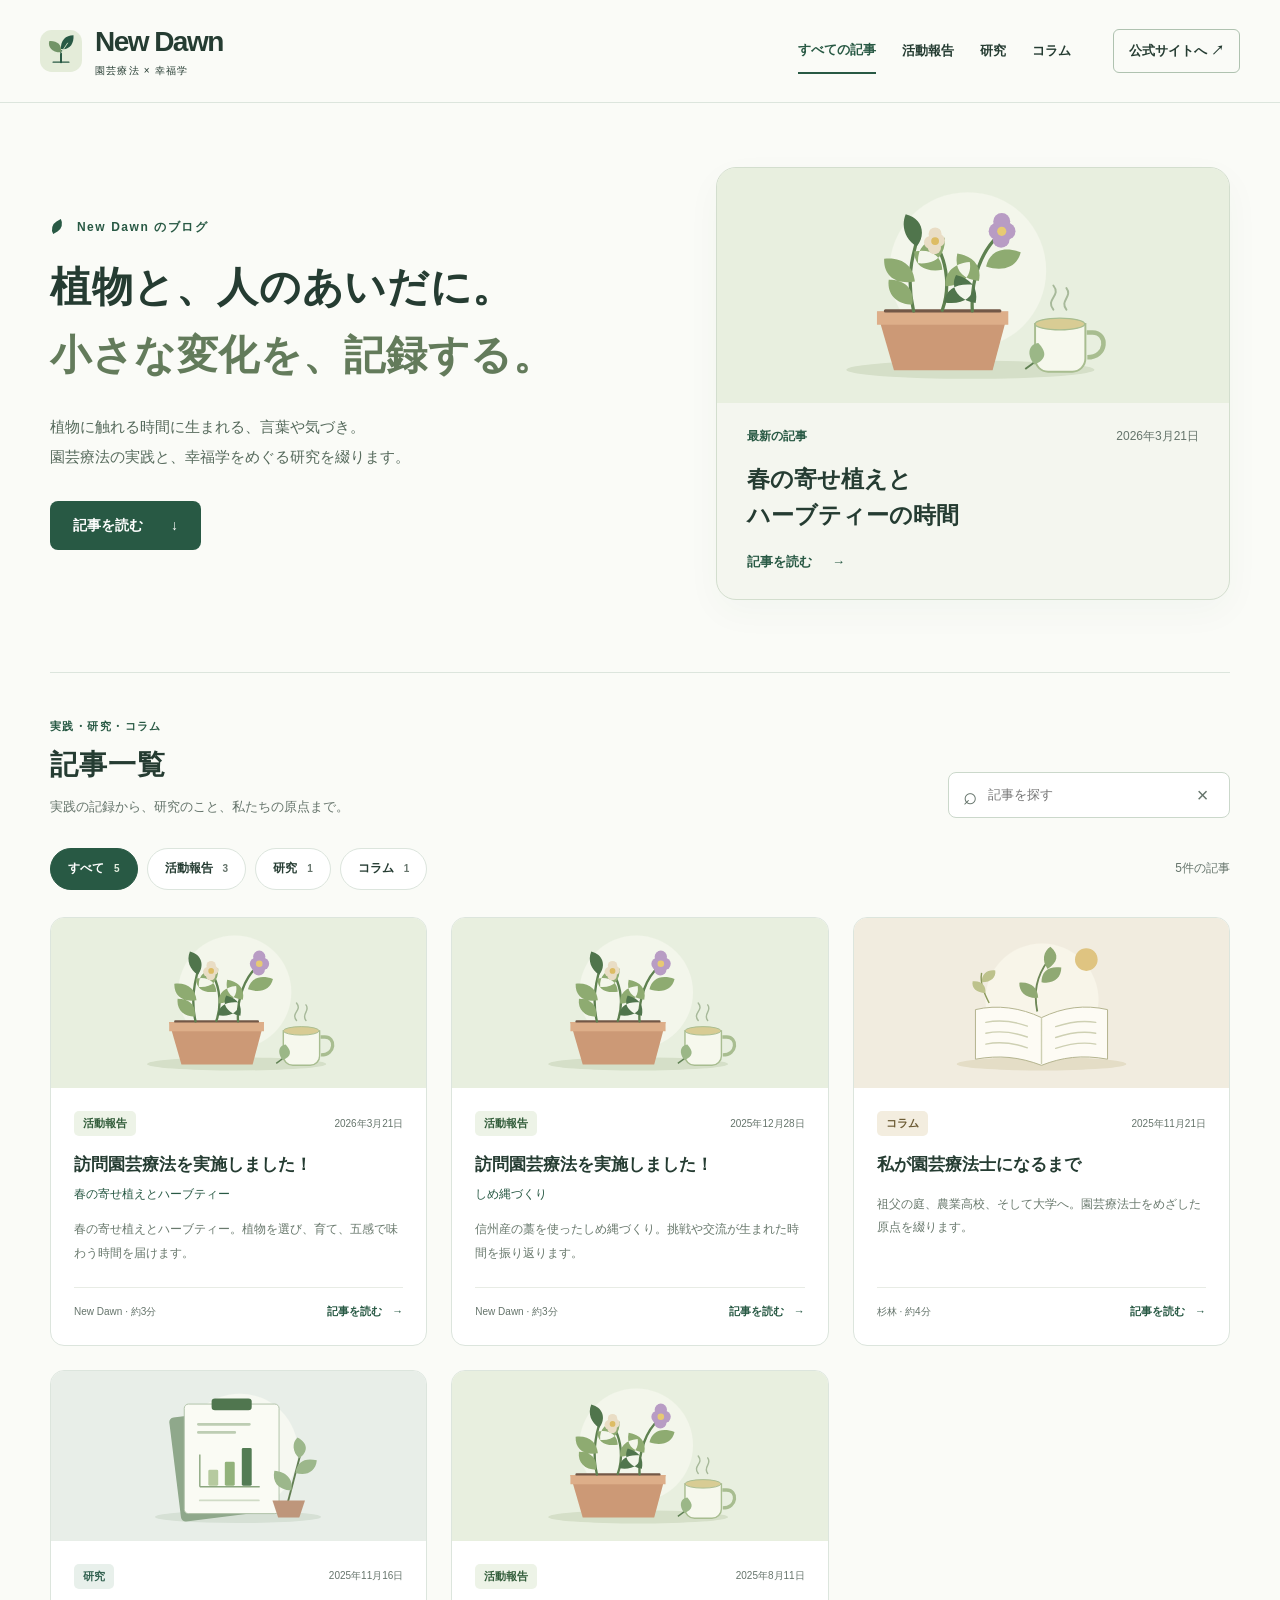
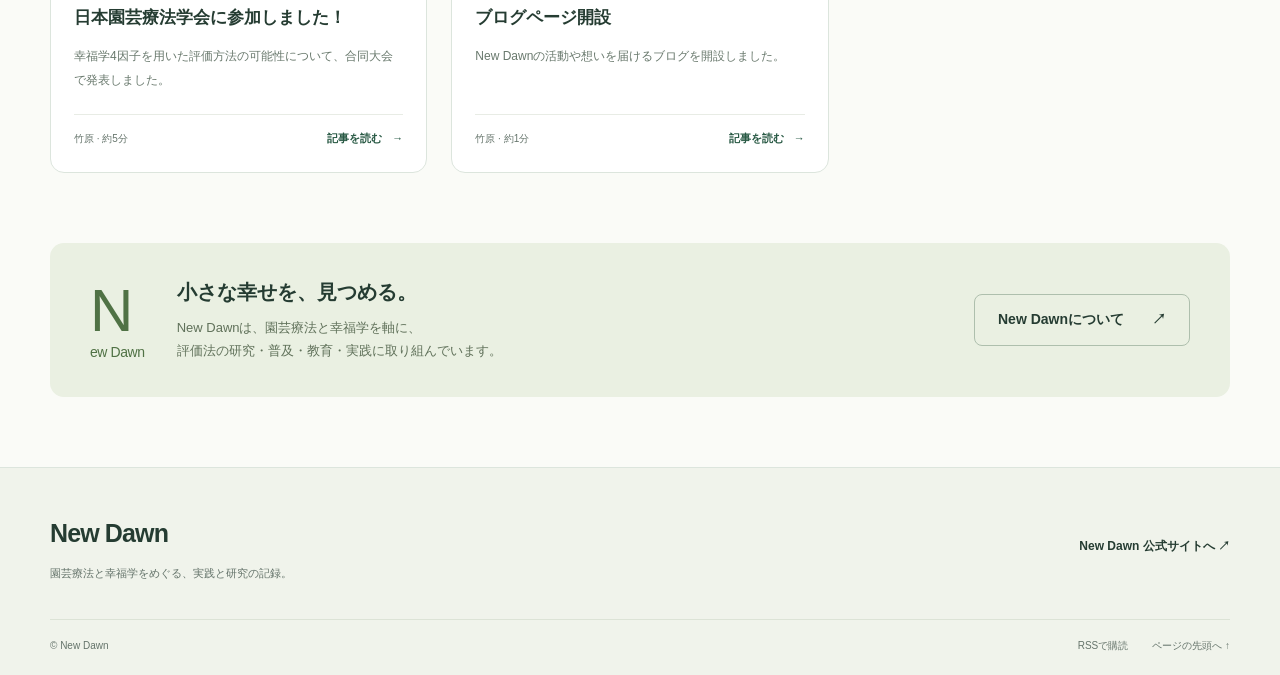
==== docs/index.html @ f147abb1 "Add New Dawn blog with five migrated articles and GitHub Pages output" ====
<!doctype html>
<html lang="ja"><head><meta charset="utf-8"><meta name="viewport" content="width=device-width, initial-scale=1">
<title>ブログ｜New Dawn</title><meta name="description" content="New Dawnの活動報告、研究、コラム。園芸療法と幸福学をめぐる実践と研究の記録を届けます。">
<meta name="theme-color" content="#285944"><meta property="og:type" content="website"><meta property="og:title" content="ブログ｜New Dawn"><meta property="og:description" content="New Dawnの活動報告、研究、コラム。園芸療法と幸福学をめぐる実践と研究の記録を届けます。"><meta property="og:locale" content="ja_JP"><meta property="og:site_name" content="New Dawn ブログ">
<link rel="canonical" href="https://engeishokubutu365-crypto.github.io/new-dawn-blog/"><meta property="og:url" content="https://engeishokubutu365-crypto.github.io/new-dawn-blog/"><link rel="icon" href="./assets/mark.svg" type="image/svg+xml"><link rel="stylesheet" href="./assets/style.css"><script src="./assets/app.js" defer></script></head>
<body><a class="skip-link" href="#main">本文へ進む</a><header class="site-header"><div class="header-inner">
<a class="brand" href="./" aria-label="New Dawn ブログのトップ"><img src="./assets/mark.svg" alt="" width="42" height="42"><span>New Dawn<small>園芸療法 × 幸福学</small></span></a>
<nav class="main-nav" aria-label="メインナビゲーション"><a href="./" aria-current="page">すべての記事</a><a href="./categories/activity/">活動報告</a><a href="./categories/research/">研究</a><a href="./categories/column/">コラム</a><a class="official" href="https://www.newdawn-horticultural.com/">公式サイトへ <span aria-hidden="true">↗</span></a></nav>
</div></header>
<main id="main"><section class="hero wrap"><div class="hero-copy"><p class="eyebrow"><span class="tiny-leaf" aria-hidden="true"></span> New Dawn のブログ</p><h1>植物と、人のあいだに。<br><span>小さな変化を、記録する。</span></h1><p class="hero-description">植物に触れる時間に生まれる、言葉や気づき。<br>園芸療法の実践と、幸福学をめぐる研究を綴ります。</p><a href="#articles" class="button primary">記事を読む <span aria-hidden="true">↓</span></a></div><a href="./posts/spring-planting-and-herbal-tea/" class="featured"><div class="featured-art"><img src="./assets/plant.svg" width="600" height="360" alt="植物と記録を表すイラスト"></div><div class="featured-copy"><div class="featured-meta"><span>最新の記事</span><time datetime="2026-03-21">2026年3月21日</time></div><h2>春の寄せ植えと<br>ハーブティーの時間</h2><span class="featured-link">記事を読む <span aria-hidden="true">→</span></span></div></a></section><section class="article-section wrap" id="articles"><div class="section-heading"><div><p class="eyebrow">実践・研究・コラム</p><h2>記事一覧</h2><p>実践の記録から、研究のこと、私たちの原点まで。</p></div><form class="search-form" role="search"><label for="article-search" class="sr-only">表示中の記事を検索</label><span aria-hidden="true">⌕</span><input id="article-search" type="search" placeholder="記事を探す" autocomplete="off"><button type="reset" aria-label="検索をクリア">×</button></form></div><div class="article-toolbar"><nav class="filters" aria-label="記事のカテゴリ"><a href="./#articles" class="filter selected" aria-current="page">すべて <span>5</span></a><a href="./categories/activity/" class="filter">活動報告 <span>3</span></a><a href="./categories/research/" class="filter">研究 <span>1</span></a><a href="./categories/column/" class="filter">コラム <span>1</span></a></nav><span class="result-count" role="status" aria-live="polite">5件の記事</span></div><div class="card-grid"><article class="post-card " data-search="訪問園芸療法を実施しました！ 春の寄せ植えとハーブティー。植物を選び、育て、五感で味わう時間を届けます。 春の寄せ植えとハーブティー 活動報告"><a class="card-visual plant" href="./posts/spring-planting-and-herbal-tea/" tabindex="-1" aria-hidden="true"><img src="./assets/plant.svg" alt="" width="600" height="360" loading="lazy"></a><div class="card-body"><div class="card-meta"><a class="pill activity" href="./categories/activity/">活動報告</a><time datetime="2026-03-21">2026年3月21日</time></div><h3><a href="./posts/spring-planting-and-herbal-tea/">訪問園芸療法を実施しました！</a></h3><p class="card-subtitle">春の寄せ植えとハーブティー</p><p class="card-description">春の寄せ植えとハーブティー。植物を選び、育て、五感で味わう時間を届けます。</p><div class="card-bottom"><span>New Dawn · 約3分</span><a class="read-link" href="./posts/spring-planting-and-herbal-tea/" aria-label="訪問園芸療法を実施しました！を読む">記事を読む <span aria-hidden="true">→</span></a></div></div></article><article class="post-card " data-search="訪問園芸療法を実施しました！ 信州産の藁を使ったしめ縄づくり。挑戦や交流が生まれた時間を振り返ります。 しめ縄づくり 活動報告"><a class="card-visual plant" href="./posts/shimenawa-workshop/" tabindex="-1" aria-hidden="true"><img src="./assets/plant.svg" alt="" width="600" height="360" loading="lazy"></a><div class="card-body"><div class="card-meta"><a class="pill activity" href="./categories/activity/">活動報告</a><time datetime="2025-12-28">2025年12月28日</time></div><h3><a href="./posts/shimenawa-workshop/">訪問園芸療法を実施しました！</a></h3><p class="card-subtitle">しめ縄づくり</p><p class="card-description">信州産の藁を使ったしめ縄づくり。挑戦や交流が生まれた時間を振り返ります。</p><div class="card-bottom"><span>New Dawn · 約3分</span><a class="read-link" href="./posts/shimenawa-workshop/" aria-label="訪問園芸療法を実施しました！を読む">記事を読む <span aria-hidden="true">→</span></a></div></div></article><article class="post-card " data-search="私が園芸療法士になるまで 祖父の庭、農業高校、そして大学へ。園芸療法士をめざした原点を綴ります。  コラム"><a class="card-visual story" href="./posts/my-path-to-horticultural-therapy/" tabindex="-1" aria-hidden="true"><img src="./assets/story.svg" alt="" width="600" height="360" loading="lazy"></a><div class="card-body"><div class="card-meta"><a class="pill column" href="./categories/column/">コラム</a><time datetime="2025-11-21">2025年11月21日</time></div><h3><a href="./posts/my-path-to-horticultural-therapy/">私が園芸療法士になるまで</a></h3><p class="card-description">祖父の庭、農業高校、そして大学へ。園芸療法士をめざした原点を綴ります。</p><div class="card-bottom"><span>杉林 · 約4分</span><a class="read-link" href="./posts/my-path-to-horticultural-therapy/" aria-label="私が園芸療法士になるまでを読む">記事を読む <span aria-hidden="true">→</span></a></div></div></article><article class="post-card " data-search="日本園芸療法学会に参加しました！ 幸福学4因子を用いた評価方法の可能性について、合同大会で発表しました。  研究"><a class="card-visual research" href="./posts/academic-conference-2025/" tabindex="-1" aria-hidden="true"><img src="./assets/research.svg" alt="" width="600" height="360" loading="lazy"></a><div class="card-body"><div class="card-meta"><a class="pill research" href="./categories/research/">研究</a><time datetime="2025-11-16">2025年11月16日</time></div><h3><a href="./posts/academic-conference-2025/">日本園芸療法学会に参加しました！</a></h3><p class="card-description">幸福学4因子を用いた評価方法の可能性について、合同大会で発表しました。</p><div class="card-bottom"><span>竹原 · 約5分</span><a class="read-link" href="./posts/academic-conference-2025/" aria-label="日本園芸療法学会に参加しました！を読む">記事を読む <span aria-hidden="true">→</span></a></div></div></article><article class="post-card " data-search="ブログページ開設 New Dawnの活動や想いを届けるブログを開設しました。  活動報告"><a class="card-visual plant" href="./posts/blog-opening/" tabindex="-1" aria-hidden="true"><img src="./assets/plant.svg" alt="" width="600" height="360" loading="lazy"></a><div class="card-body"><div class="card-meta"><a class="pill activity" href="./categories/activity/">活動報告</a><time datetime="2025-08-11">2025年8月11日</time></div><h3><a href="./posts/blog-opening/">ブログページ開設</a></h3><p class="card-description">New Dawnの活動や想いを届けるブログを開設しました。</p><div class="card-bottom"><span>竹原 · 約1分</span><a class="read-link" href="./posts/blog-opening/" aria-label="ブログページ開設を読む">記事を読む <span aria-hidden="true">→</span></a></div></div></article></div><p class="empty-state" hidden>一致する記事がありません。別の言葉で検索してください。</p></section><section class="about-strip wrap"><div class="about-mark" aria-hidden="true">N<span>ew Dawn</span></div><div><h2>小さな幸せを、見つめる。</h2><p>New Dawnは、園芸療法と幸福学を軸に、<br class="desktop-break">評価法の研究・普及・教育・実践に取り組んでいます。</p></div><a href="https://www.newdawn-horticultural.com/" class="button secondary">New Dawnについて <span aria-hidden="true">↗</span></a></section></main>
<footer class="site-footer"><div class="footer-inner"><div><a class="footer-brand" href="./">New Dawn</a><p>園芸療法と幸福学をめぐる、実践と研究の記録。</p></div><a href="https://www.newdawn-horticultural.com/" class="footer-link">New Dawn 公式サイトへ <span aria-hidden="true">↗</span></a></div><div class="footer-bottom"><span>© New Dawn</span><a href="./feed.xml">RSSで購読</a><a href="#">ページの先頭へ ↑</a></div></footer></body></html>
---- docs/assets/style.css ----
:root{--green:#285944;--deep:#173e30;--ink:#253c32;--muted:#65746b;--line:#dce5dd;--paper:#fafbf7;--wash:#eef3eb;--white:#fff;--sage:#c6d9b5;--radius:20px}
*{box-sizing:border-box}html{scroll-behavior:smooth;scroll-padding-top:28px}body{margin:0;background:var(--paper);color:var(--ink);font-family:-apple-system,BlinkMacSystemFont,"Hiragino Kaku Gothic ProN","Hiragino Sans","Noto Sans JP","Yu Gothic",Meiryo,sans-serif;font-size:16px;line-height:1.8;-webkit-font-smoothing:antialiased}a{color:inherit;text-decoration:none}button,input{font:inherit}button,a,input,summary{-webkit-tap-highlight-color:transparent}a:focus-visible,button:focus-visible,input:focus-visible,summary:focus-visible{outline:3px solid #8a681e;outline-offset:5px}img{display:block;max-width:100%;height:auto}button{cursor:pointer}h1,h2,h3,p{margin:0}h1,h2,h3{line-height:1.55;overflow-wrap:anywhere}p{overflow-wrap:anywhere}[hidden]{display:none!important}.wrap{width:min(1180px,calc(100% - 80px));margin-inline:auto}.sr-only{position:absolute;width:1px;height:1px;padding:0;margin:-1px;overflow:hidden;clip:rect(0,0,0,0);white-space:nowrap;border:0}.skip-link{position:absolute;top:8px;left:8px;padding:12px 20px;background:white;transform:translateY(-180%);z-index:20}.skip-link:focus{transform:translateY(0)}.preview-notice{text-align:center;background:#e5eddf;padding:5px 20px;font-size:12px;letter-spacing:.04em;color:#436041}.preview-notice span{margin-left:14px;color:#61705f}.site-header{background:var(--paper);border-bottom:1px solid var(--line)}.header-inner{max-width:1280px;margin:auto;min-height:102px;padding:16px 40px;display:flex;justify-content:space-between;align-items:center;gap:32px}.brand{display:flex;align-items:center;gap:13px;flex-shrink:0}.brand span{font-size:28px;font-weight:650;letter-spacing:-.055em;line-height:1.25}.brand small{display:block;font-size:10px;font-weight:500;letter-spacing:.12em;margin-top:6px}.main-nav{display:flex;align-items:center;gap:26px;font-size:13px;font-weight:600}.main-nav>a{padding:10px 0;white-space:nowrap}.main-nav>a[aria-current=page]{color:var(--green);border-bottom:2px solid var(--green)}.main-nav .official{margin-left:16px;border:1px solid #afc2b0;border-radius:6px;padding:9px 15px}.hero{display:grid;grid-template-columns:1.16fr 1fr;gap:70px;align-items:center;padding:64px 0 72px}.eyebrow{color:var(--green);font-size:12px;font-weight:600;letter-spacing:.13em;margin-bottom:16px}.tiny-leaf{display:inline-block;width:14px;height:9px;margin-right:8px;border-radius:10px 0 10px 0;background:var(--green);transform:rotate(-30deg)}.hero h1{font-size:clamp(30px,3.2vw,43px);font-weight:650;letter-spacing:.015em;line-height:1.65}.hero h1 span{color:#637b5b}.hero-description{font-size:15px;line-height:2;margin-top:22px;color:#566a5c}.button{display:inline-flex;align-items:center;justify-content:center;gap:28px;padding:12px 23px;border-radius:8px;font-size:14px;font-weight:600;min-height:48px}.primary{background:var(--green);color:white}.primary:hover{background:var(--deep)}.secondary{border:1px solid #aebfad;background:transparent;white-space:nowrap}.secondary:hover{background:#e0e8da}.hero .button{margin-top:29px}.featured{border:1px solid #d3dece;border-radius:var(--radius);overflow:hidden;background:#f4f6ef;display:block;box-shadow:0 12px 36px rgba(40,72,50,.035)}.featured:hover .featured-link{gap:27px}.featured-art{background:#e8efdf;padding:0 20px}.featured-art img{height:235px;width:100%;object-fit:contain}.featured-copy{padding:23px 30px 25px}.featured-meta{display:flex;justify-content:space-between;align-items:center;color:var(--muted);font-size:12px}.featured-meta>span{color:var(--green);font-weight:650}.featured h2{font-size:23px;font-weight:650;margin:13px 0 16px;line-height:1.6}.featured-link{display:flex;align-items:center;gap:20px;color:var(--green);font-size:13px;font-weight:650;transition:gap .2s}.article-section{padding:44px 0 70px;border-top:1px solid var(--line);scroll-margin-top:24px}.section-heading{display:flex;justify-content:space-between;align-items:flex-end;gap:24px}.section-heading .eyebrow{margin-bottom:7px;font-size:11px}.section-heading h2{font-size:28px;letter-spacing:.035em}.section-heading p:not(.eyebrow){font-size:13px;color:var(--muted);margin-top:8px}.search-form{display:flex;align-items:center;gap:9px;padding:0 14px;border:1px solid #cbd8cb;border-radius:8px;background:#fff;max-width:290px;height:46px}.search-form>span{font-size:24px;color:var(--muted)}.search-form input{border:0;background:transparent;outline:none;min-width:0;width:195px;font-size:13px;color:var(--ink)}.search-form input:focus-visible{outline:none}.search-form:focus-within{outline:3px solid #8a681e;outline-offset:3px}.search-form button{border:0;background:transparent;color:var(--muted);font-size:20px;width:25px;height:40px}.article-toolbar{display:flex;justify-content:space-between;gap:16px;align-items:center;margin:30px 0 27px}.filters{display:flex;gap:9px;flex-wrap:wrap}.filter{display:flex;gap:10px;align-items:center;min-height:42px;border:1px solid var(--line);border-radius:30px;padding:7px 17px;font-size:12px;font-weight:600;background:white;white-space:nowrap}.filter span{font-size:10px;color:var(--muted)}.filter.selected{background:var(--green);border-color:var(--green);color:white}.filter.selected span{color:#e2edde}.filter:hover:not(.selected){background:var(--wash)}.result-count{font-size:12px;white-space:nowrap;color:var(--muted)}.card-grid{display:grid;grid-template-columns:repeat(3,minmax(0,1fr));gap:24px}.post-card{background:white;border:1px solid var(--line);border-radius:14px;overflow:hidden;display:flex;flex-direction:column}.card-visual{height:170px;display:flex;align-items:center;justify-content:center;overflow:hidden}.card-visual.plant{background:#e8efdf}.card-visual.research{background:#e8eee8}.card-visual.story{background:#f1ecdf}.card-visual img{width:100%;height:100%;object-fit:contain;transition:transform .3s}.post-card:hover .card-visual img{transform:scale(1.035)}.card-body{padding:23px;display:flex;flex-direction:column;flex:1}.card-meta{display:flex;gap:10px;align-items:center;justify-content:space-between;margin-bottom:15px}.pill{display:inline-block;font-size:11px;line-height:1.7;font-weight:600;background:#edf3e7;color:#315c39;border-radius:5px;padding:3px 9px;white-space:nowrap}.pill.research{background:#e8f0eb;color:#326150}.pill.column{background:#f3eddf;color:#6d5c35}.card-meta time{font-size:10px;color:var(--muted);white-space:nowrap}.card-body h3{font-size:17px;font-weight:650;line-height:1.7}.card-body h3 a:hover{text-decoration:underline;text-decoration-thickness:1px;text-underline-offset:5px}.card-subtitle{color:var(--green);font-size:12px;margin-top:4px}.card-description{font-size:12px;line-height:1.95;color:#69796d;margin-top:13px;margin-bottom:22px}.card-bottom{margin-top:auto;display:flex;justify-content:space-between;align-items:center;gap:10px;border-top:1px solid #e8ece5;padding-top:14px}.card-bottom>span{font-size:10px;color:var(--muted)}.read-link{font-size:11px;font-weight:650;color:var(--green);white-space:nowrap}.read-link span{margin-left:7px}.empty-state{padding:70px 20px;text-align:center;color:var(--muted)}.about-strip{background:#eaf0e2;border-radius:14px;display:flex;align-items:center;gap:32px;padding:34px 40px;margin-bottom:70px}.about-mark{font-size:60px;line-height:1;font-weight:300;color:#507245;letter-spacing:-.08em}.about-mark span{display:block;font-size:14px;letter-spacing:-.03em;margin-top:4px}.about-strip h2{font-size:20px;margin-bottom:8px;font-weight:600}.about-strip p{font-size:13px;color:#60715a}.about-strip .button{margin-left:auto}.site-footer{background:#f0f3eb;border-top:1px solid var(--line);padding:43px 40px 20px}.footer-inner,.footer-bottom{max-width:1180px;margin:auto;display:flex;justify-content:space-between;align-items:center;gap:24px}.footer-brand{font-size:25px;letter-spacing:-.035em;font-weight:650}.footer-inner p{font-size:11px;color:var(--muted);margin-top:8px}.footer-link{font-size:12px;font-weight:600}.footer-bottom{margin-top:35px;padding-top:17px;border-top:1px solid #dce3d6;font-size:10px;color:var(--muted)}.footer-bottom>span{margin-right:auto}.category-hero{padding:43px 0 48px}.category-hero h1{font-size:40px;font-weight:600;margin-bottom:14px}.category-hero>.eyebrow{margin-top:25px;margin-bottom:9px}.category-hero>p:last-of-type{color:var(--muted);font-size:15px}.back-link{color:var(--green);font-size:13px;font-weight:600}.article-shell{max-width:1030px;padding-top:30px}.breadcrumbs{display:flex;gap:13px;font-size:12px;color:var(--muted);margin-bottom:40px}.breadcrumbs a:hover{text-decoration:underline}.article{max-width:740px;margin:0 auto}.article-header{padding-bottom:30px;border-bottom:1px solid var(--line)}.article-category{margin-bottom:16px}.article-header h1{font-size:clamp(25px,3.1vw,36px);line-height:1.6;font-weight:650;letter-spacing:.025em}.article-description{color:var(--muted);font-size:15px;line-height:1.95;margin-top:19px}.article-meta{display:flex;flex-wrap:wrap;gap:18px;font-size:12px;color:var(--muted);margin-top:23px}.toc{background:#f0f4eb;border:1px solid #d9e3d3;border-radius:10px;padding:20px 25px;margin:35px 0 0}.toc summary{cursor:pointer;font-size:14px;font-weight:600}.toc ol{margin:16px 0 2px;padding-left:25px;font-size:13px;line-height:2}.toc a:hover{text-decoration:underline;text-underline-offset:4px}.article-body{font-size:17px;line-height:2.05;padding-top:18px;overflow-wrap:anywhere}.article-body p{margin:24px 0}.article-body h2{font-size:24px;font-weight:650;line-height:1.7;margin:48px 0 22px;padding:0 0 12px;border-bottom:1px solid var(--line);scroll-margin-top:30px}.article-body h3{font-size:20px;font-weight:650;margin:33px 0 18px;line-height:1.7;scroll-margin-top:30px}.article-body ul,.article-body ol{padding-left:1.6em;margin:24px 0}.article-body li{padding-left:.35em;margin:8px 0}.article-body a{color:var(--green);text-decoration:underline;text-underline-offset:4px;overflow-wrap:anywhere}.article-body strong{font-weight:650;background:linear-gradient(transparent 62%,#e5eedc 62%)}.source-note{border-left:3px solid #b6c9a8;background:#f0f3eb;padding:16px 21px;margin-top:45px;font-size:12px;color:var(--muted)}.source-note a{color:var(--green);text-decoration:underline;text-underline-offset:4px}.source-note p{margin-bottom:5px}.article-actions{border-top:1px solid var(--line);padding:25px 0;margin:32px 0 25px;display:flex;gap:20px;align-items:center;flex-wrap:wrap}.copy-url{margin-left:auto;padding:9px 14px;font-size:12px;border:1px solid #c8d6c3;border-radius:6px;background:white;color:var(--green);min-height:44px}.copy-status{font-size:12px;color:var(--muted)}.related{padding:35px 0 75px;max-width:860px}.related h2{font-size:22px;margin-bottom:25px}.related .card-grid{grid-template-columns:repeat(2,minmax(0,1fr))}
@media(min-width:1400px){.hero{padding-top:78px;padding-bottom:84px}.featured-art img{height:255px}}
@media(max-width:1024px){.wrap{width:calc(100% - 48px)}.header-inner{padding:18px 24px;gap:24px}.main-nav{gap:17px;font-size:12px}.main-nav .official{margin-left:0;padding:8px 10px}.brand span{font-size:25px}.brand img{width:35px}.hero{gap:35px;padding-top:45px}.hero h1{font-size:30px}.hero-description{font-size:13px}.featured-copy{padding:20px 24px}.featured-art img{height:215px}.featured h2{font-size:21px}.card-grid{gap:18px}.card-body{padding:19px}.card-meta{gap:7px;flex-wrap:wrap;justify-content:flex-start}.card-body h3{font-size:16px}.card-bottom{flex-wrap:wrap}.about-strip{padding:28px;gap:25px}}
@media(max-width:760px){.wrap{width:calc(100% - 36px)}.header-inner{padding:18px 18px 0;display:block;min-height:auto}.brand{gap:10px;width:fit-content}.brand span{font-size:25px}.brand small{font-size:9px;margin-top:3px}.brand img{width:35px;height:35px}.main-nav{gap:22px;overflow-x:auto;padding:13px 0 0;margin-top:9px;scrollbar-width:none;min-width:0;font-size:12px}.main-nav::-webkit-scrollbar{display:none}.main-nav>a{padding:11px 0 13px}.main-nav .official{margin-left:auto;border:0;border-radius:0;padding:11px 0 13px}.preview-notice{font-size:10px;padding:5px 8px}.preview-notice span{margin-left:6px}.hero{grid-template-columns:1fr;gap:32px;padding:35px 0 38px}.hero h1{font-size:clamp(25px,6.35vw,34px);line-height:1.7;letter-spacing:0}.eyebrow{font-size:11px;margin-bottom:12px}.hero-description{font-size:13px;line-height:1.9;margin-top:17px}.hero .button{margin-top:20px;padding:11px 20px;font-size:13px;min-height:45px}.featured{display:grid;grid-template-columns:42% 58%;border-radius:13px}.featured-art{padding:5px 0;display:flex;align-items:center}.featured-art img{height:auto;min-height:155px}.featured-copy{padding:17px 17px 18px}.featured-meta{font-size:10px;display:block}.featured-meta time{display:block;font-size:9px;margin-top:3px}.featured h2{font-size:16px;margin:9px 0 11px}.featured-link{font-size:10px;gap:9px}.article-section{padding-top:28px;padding-bottom:37px}.section-heading{display:block}.section-heading h2{font-size:24px}.section-heading p:not(.eyebrow){font-size:12px}.search-form{margin-top:20px;max-width:none;width:100%;height:45px}.search-form input{width:100%;font-size:13px}.article-toolbar{display:block;margin:20px 0}.filters{gap:7px}.filter{font-size:11px;padding:7px 12px;gap:6px;min-height:40px}.result-count{display:block;margin-top:13px;font-size:11px}.card-grid{grid-template-columns:1fr;gap:18px}.post-card{border-radius:12px}.card-visual{height:185px}.card-body{padding:20px}.card-meta{justify-content:space-between;flex-wrap:nowrap;margin-bottom:11px}.card-meta time{font-size:10px}.card-body h3{font-size:18px;line-height:1.65}.card-subtitle{font-size:12px}.card-description{font-size:13px;margin-bottom:18px}.card-bottom{flex-wrap:nowrap}.card-bottom>span{font-size:11px}.read-link{font-size:12px;min-height:35px;display:flex;align-items:center}.about-strip{display:block;padding:27px 25px;margin-bottom:37px}.about-mark{display:none}.about-strip h2{font-size:19px}.about-strip p{font-size:12px}.about-strip .button{margin-top:19px;padding:10px 18px;min-height:44px;font-size:12px}.site-footer{padding:29px 18px 18px}.footer-inner{display:block}.footer-inner p{font-size:10px}.footer-link{display:inline-block;margin-top:17px;font-size:11px}.footer-bottom{gap:15px;font-size:9px;margin-top:24px;flex-wrap:wrap}.footer-bottom>span{width:100%;margin-right:0}.category-hero{padding:30px 0 32px}.category-hero h1{font-size:30px}.category-hero>p:last-of-type{font-size:13px}.article-shell{padding-top:20px}.breadcrumbs{font-size:11px;margin-bottom:26px;gap:10px}.article-header h1{font-size:26px;line-height:1.65}.article-category{margin-bottom:13px}.article-description{font-size:14px;margin-top:16px}.article-meta{gap:13px;font-size:11px;margin-top:20px}.article-header{padding-bottom:25px}.toc{padding:18px 20px;margin-top:26px}.toc ol{font-size:12px;padding-left:21px}.article-body{font-size:16px;line-height:2;padding-top:12px}.article-body p{margin:22px 0}.article-body h2{font-size:21px;margin:35px 0 20px;padding-bottom:11px}.article-body h3{font-size:18px;line-height:1.8;margin-top:30px}.article-body ul,.article-body ol{padding-left:1.4em}.source-note{padding:14px 16px;font-size:11px;margin-top:32px}.article-actions{gap:16px;padding:20px 0}.copy-url{font-size:11px}.related{padding-top:12px;padding-bottom:40px}.related h2{font-size:20px}.related .card-grid{grid-template-columns:1fr}.desktop-break{display:none}}
@media(max-width:360px){.wrap{width:calc(100% - 28px)}.hero h1{font-size:23px}.main-nav{gap:19px}.filter{padding-inline:9px}.preview-notice span{display:none}.featured-copy{padding-inline:13px}.featured h2{font-size:14px}.article-header h1{font-size:23px}}
@media(prefers-reduced-motion:reduce){html{scroll-behavior:auto}*,*::before,*::after{transition:none!important;animation:none!important}}
@media print{.site-header,.site-footer,.preview-notice,.related,.article-actions,.toc,.breadcrumbs,.source-note,.skip-link{display:none}body{background:white;color:#000}.wrap,.article{width:100%;max-width:none}.article-body{font-size:11pt;line-height:1.8}.article-body h2{break-after:avoid}.article-header h1{font-size:20pt}}
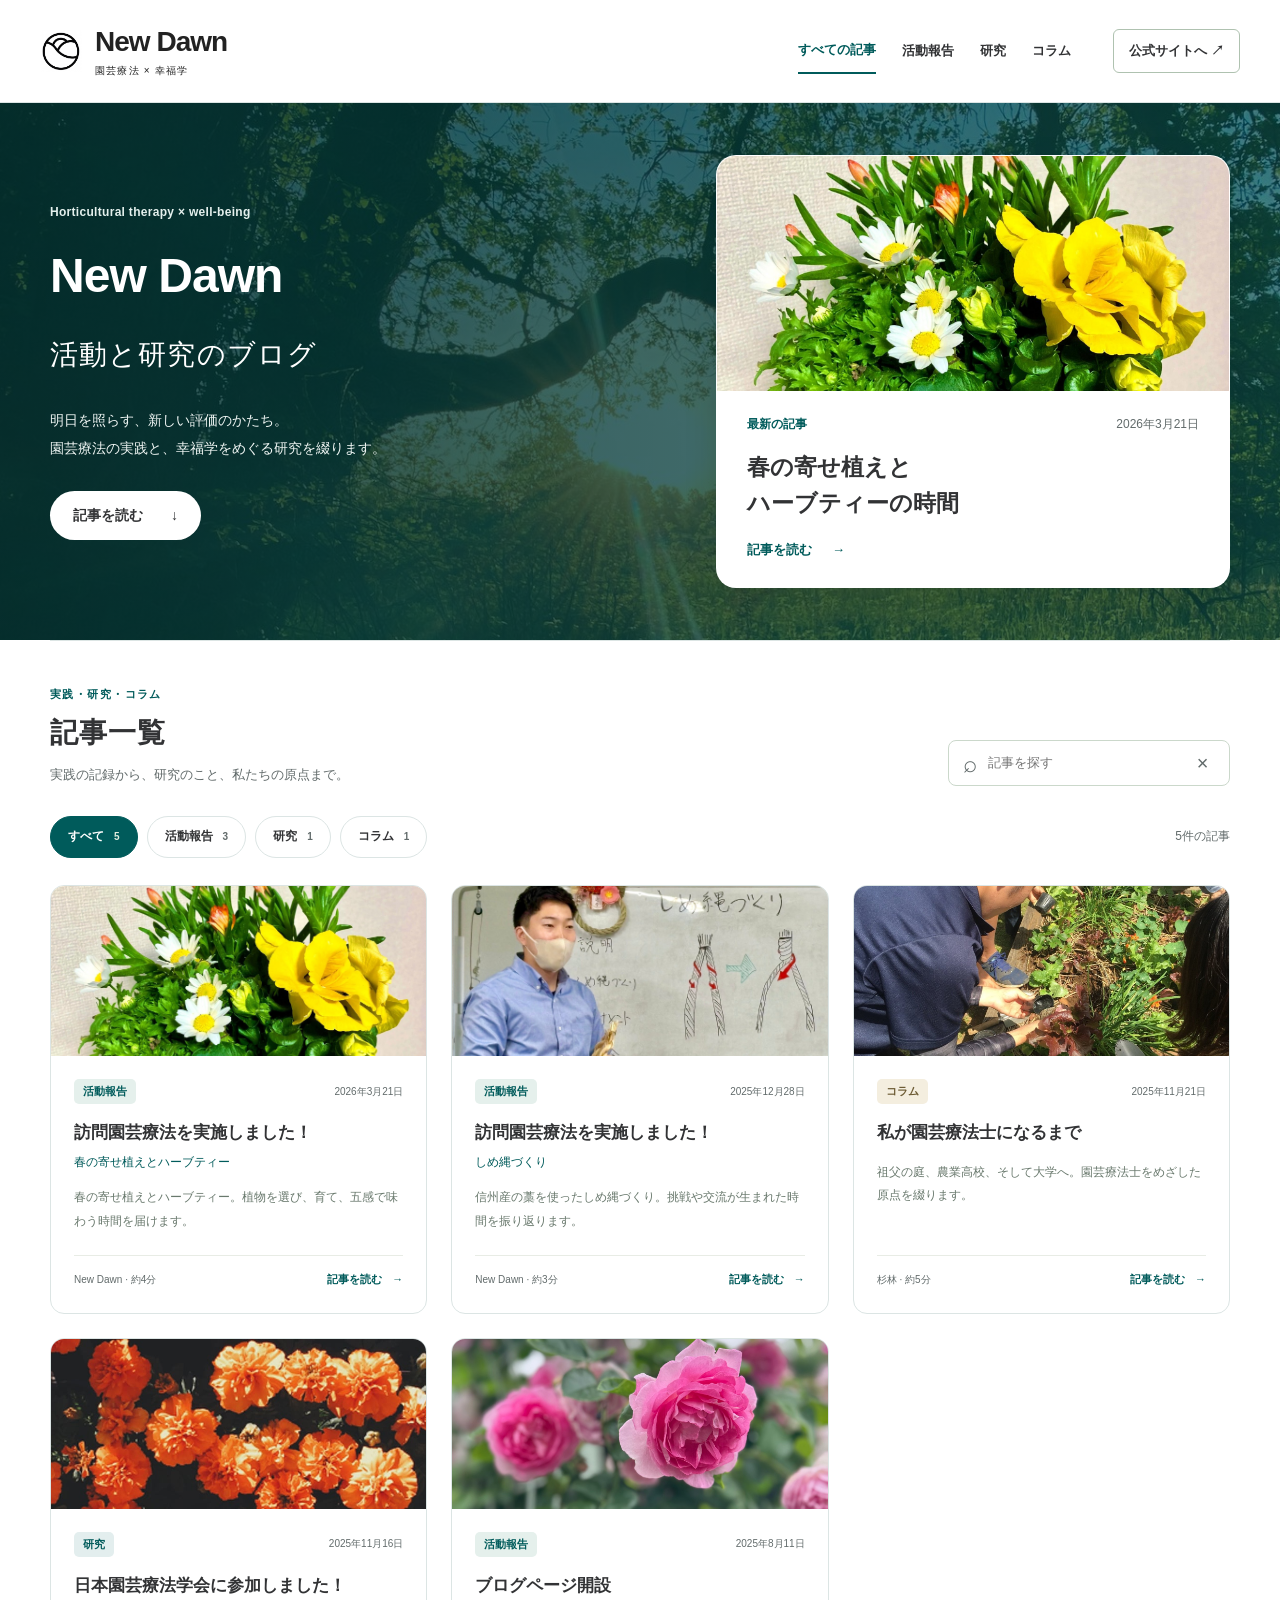
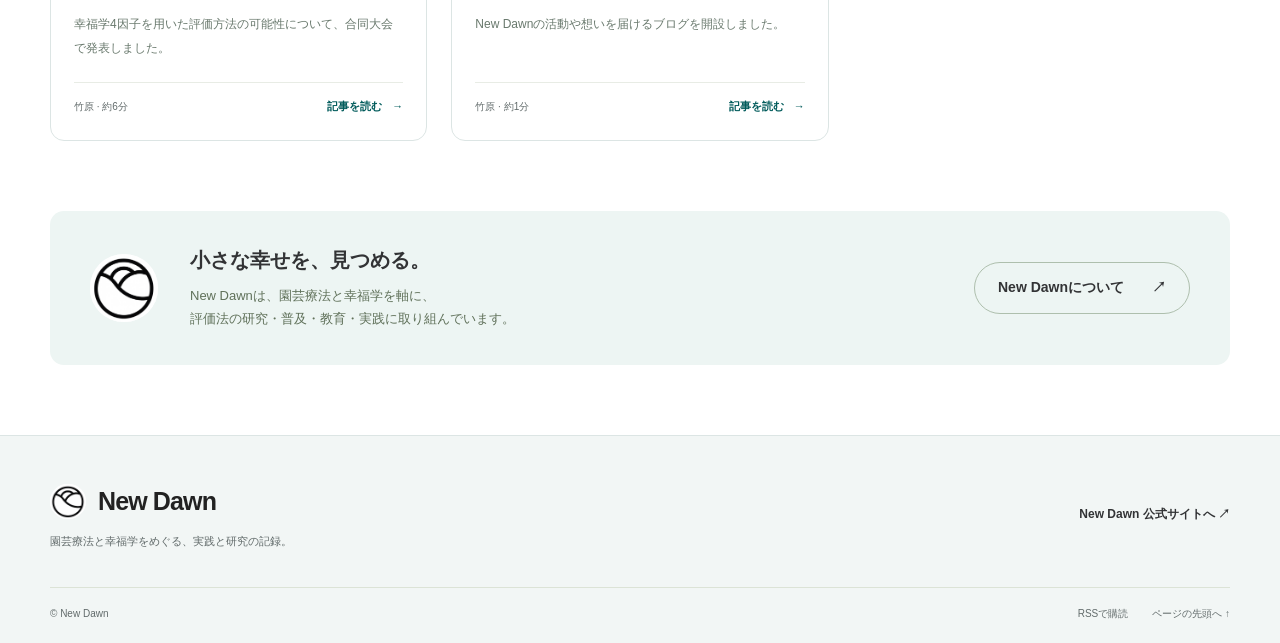
==== commit 5eb3747d: "Restore original article photos and match New Dawn branding" ====
--- a/docs/index.html
+++ b/docs/index.html
@@ -1,11 +1,11 @@
 <!doctype html>
 <html lang="ja"><head><meta charset="utf-8"><meta name="viewport" content="width=device-width, initial-scale=1">
 <title>ブログ｜New Dawn</title><meta name="description" content="New Dawnの活動報告、研究、コラム。園芸療法と幸福学をめぐる実践と研究の記録を届けます。">
-<meta name="theme-color" content="#285944"><meta property="og:type" content="website"><meta property="og:title" content="ブログ｜New Dawn"><meta property="og:description" content="New Dawnの活動報告、研究、コラム。園芸療法と幸福学をめぐる実践と研究の記録を届けます。"><meta property="og:locale" content="ja_JP"><meta property="og:site_name" content="New Dawn ブログ">
-<link rel="canonical" href="https://engeishokubutu365-crypto.github.io/new-dawn-blog/"><meta property="og:url" content="https://engeishokubutu365-crypto.github.io/new-dawn-blog/"><link rel="icon" href="./assets/mark.svg" type="image/svg+xml"><link rel="stylesheet" href="./assets/style.css"><script src="./assets/app.js" defer></script></head>
+<meta name="theme-color" content="#005b5b"><meta property="og:type" content="website"><meta property="og:title" content="ブログ｜New Dawn"><meta property="og:description" content="New Dawnの活動報告、研究、コラム。園芸療法と幸福学をめぐる実践と研究の記録を届けます。"><meta property="og:locale" content="ja_JP"><meta property="og:site_name" content="New Dawn ブログ">
+<link rel="canonical" href="https://engeishokubutu365-crypto.github.io/new-dawn-blog/"><meta property="og:url" content="https://engeishokubutu365-crypto.github.io/new-dawn-blog/"><meta property="og:image" content="https://engeishokubutu365-crypto.github.io/new-dawn-blog/assets/images/spring-planting-and-herbal-tea-01.jpg"><link rel="icon" href="./assets/brand/favicon.png" type="image/png"><link rel="apple-touch-icon" href="./assets/brand/logo.png"><link rel="stylesheet" href="./assets/style.css"><script src="./assets/app.js" defer></script></head>
 <body><a class="skip-link" href="#main">本文へ進む</a><header class="site-header"><div class="header-inner">
-<a class="brand" href="./" aria-label="New Dawn ブログのトップ"><img src="./assets/mark.svg" alt="" width="42" height="42"><span>New Dawn<small>園芸療法 × 幸福学</small></span></a>
+<a class="brand" href="./" aria-label="New Dawn ブログのトップ"><img src="./assets/brand/logo.png" alt="" width="42" height="42"><span>New Dawn<small>園芸療法 × 幸福学</small></span></a>
 <nav class="main-nav" aria-label="メインナビゲーション"><a href="./" aria-current="page">すべての記事</a><a href="./categories/activity/">活動報告</a><a href="./categories/research/">研究</a><a href="./categories/column/">コラム</a><a class="official" href="https://www.newdawn-horticultural.com/">公式サイトへ <span aria-hidden="true">↗</span></a></nav>
 </div></header>
-<main id="main"><section class="hero wrap"><div class="hero-copy"><p class="eyebrow"><span class="tiny-leaf" aria-hidden="true"></span> New Dawn のブログ</p><h1>植物と、人のあいだに。<br><span>小さな変化を、記録する。</span></h1><p class="hero-description">植物に触れる時間に生まれる、言葉や気づき。<br>園芸療法の実践と、幸福学をめぐる研究を綴ります。</p><a href="#articles" class="button primary">記事を読む <span aria-hidden="true">↓</span></a></div><a href="./posts/spring-planting-and-herbal-tea/" class="featured"><div class="featured-art"><img src="./assets/plant.svg" width="600" height="360" alt="植物と記録を表すイラスト"></div><div class="featured-copy"><div class="featured-meta"><span>最新の記事</span><time datetime="2026-03-21">2026年3月21日</time></div><h2>春の寄せ植えと<br>ハーブティーの時間</h2><span class="featured-link">記事を読む <span aria-hidden="true">→</span></span></div></a></section><section class="article-section wrap" id="articles"><div class="section-heading"><div><p class="eyebrow">実践・研究・コラム</p><h2>記事一覧</h2><p>実践の記録から、研究のこと、私たちの原点まで。</p></div><form class="search-form" role="search"><label for="article-search" class="sr-only">表示中の記事を検索</label><span aria-hidden="true">⌕</span><input id="article-search" type="search" placeholder="記事を探す" autocomplete="off"><button type="reset" aria-label="検索をクリア">×</button></form></div><div class="article-toolbar"><nav class="filters" aria-label="記事のカテゴリ"><a href="./#articles" class="filter selected" aria-current="page">すべて <span>5</span></a><a href="./categories/activity/" class="filter">活動報告 <span>3</span></a><a href="./categories/research/" class="filter">研究 <span>1</span></a><a href="./categories/column/" class="filter">コラム <span>1</span></a></nav><span class="result-count" role="status" aria-live="polite">5件の記事</span></div><div class="card-grid"><article class="post-card " data-search="訪問園芸療法を実施しました！ 春の寄せ植えとハーブティー。植物を選び、育て、五感で味わう時間を届けます。 春の寄せ植えとハーブティー 活動報告"><a class="card-visual plant" href="./posts/spring-planting-and-herbal-tea/" tabindex="-1" aria-hidden="true"><img src="./assets/plant.svg" alt="" width="600" height="360" loading="lazy"></a><div class="card-body"><div class="card-meta"><a class="pill activity" href="./categories/activity/">活動報告</a><time datetime="2026-03-21">2026年3月21日</time></div><h3><a href="./posts/spring-planting-and-herbal-tea/">訪問園芸療法を実施しました！</a></h3><p class="card-subtitle">春の寄せ植えとハーブティー</p><p class="card-description">春の寄せ植えとハーブティー。植物を選び、育て、五感で味わう時間を届けます。</p><div class="card-bottom"><span>New Dawn · 約3分</span><a class="read-link" href="./posts/spring-planting-and-herbal-tea/" aria-label="訪問園芸療法を実施しました！を読む">記事を読む <span aria-hidden="true">→</span></a></div></div></article><article class="post-card " data-search="訪問園芸療法を実施しました！ 信州産の藁を使ったしめ縄づくり。挑戦や交流が生まれた時間を振り返ります。 しめ縄づくり 活動報告"><a class="card-visual plant" href="./posts/shimenawa-workshop/" tabindex="-1" aria-hidden="true"><img src="./assets/plant.svg" alt="" width="600" height="360" loading="lazy"></a><div class="card-body"><div class="card-meta"><a class="pill activity" href="./categories/activity/">活動報告</a><time datetime="2025-12-28">2025年12月28日</time></div><h3><a href="./posts/shimenawa-workshop/">訪問園芸療法を実施しました！</a></h3><p class="card-subtitle">しめ縄づくり</p><p class="card-description">信州産の藁を使ったしめ縄づくり。挑戦や交流が生まれた時間を振り返ります。</p><div class="card-bottom"><span>New Dawn · 約3分</span><a class="read-link" href="./posts/shimenawa-workshop/" aria-label="訪問園芸療法を実施しました！を読む">記事を読む <span aria-hidden="true">→</span></a></div></div></article><article class="post-card " data-search="私が園芸療法士になるまで 祖父の庭、農業高校、そして大学へ。園芸療法士をめざした原点を綴ります。  コラム"><a class="card-visual story" href="./posts/my-path-to-horticultural-therapy/" tabindex="-1" aria-hidden="true"><img src="./assets/story.svg" alt="" width="600" height="360" loading="lazy"></a><div class="card-body"><div class="card-meta"><a class="pill column" href="./categories/column/">コラム</a><time datetime="2025-11-21">2025年11月21日</time></div><h3><a href="./posts/my-path-to-horticultural-therapy/">私が園芸療法士になるまで</a></h3><p class="card-description">祖父の庭、農業高校、そして大学へ。園芸療法士をめざした原点を綴ります。</p><div class="card-bottom"><span>杉林 · 約4分</span><a class="read-link" href="./posts/my-path-to-horticultural-therapy/" aria-label="私が園芸療法士になるまでを読む">記事を読む <span aria-hidden="true">→</span></a></div></div></article><article class="post-card " data-search="日本園芸療法学会に参加しました！ 幸福学4因子を用いた評価方法の可能性について、合同大会で発表しました。  研究"><a class="card-visual research" href="./posts/academic-conference-2025/" tabindex="-1" aria-hidden="true"><img src="./assets/research.svg" alt="" width="600" height="360" loading="lazy"></a><div class="card-body"><div class="card-meta"><a class="pill research" href="./categories/research/">研究</a><time datetime="2025-11-16">2025年11月16日</time></div><h3><a href="./posts/academic-conference-2025/">日本園芸療法学会に参加しました！</a></h3><p class="card-description">幸福学4因子を用いた評価方法の可能性について、合同大会で発表しました。</p><div class="card-bottom"><span>竹原 · 約5分</span><a class="read-link" href="./posts/academic-conference-2025/" aria-label="日本園芸療法学会に参加しました！を読む">記事を読む <span aria-hidden="true">→</span></a></div></div></article><article class="post-card " data-search="ブログページ開設 New Dawnの活動や想いを届けるブログを開設しました。  活動報告"><a class="card-visual plant" href="./posts/blog-opening/" tabindex="-1" aria-hidden="true"><img src="./assets/plant.svg" alt="" width="600" height="360" loading="lazy"></a><div class="card-body"><div class="card-meta"><a class="pill activity" href="./categories/activity/">活動報告</a><time datetime="2025-08-11">2025年8月11日</time></div><h3><a href="./posts/blog-opening/">ブログページ開設</a></h3><p class="card-description">New Dawnの活動や想いを届けるブログを開設しました。</p><div class="card-bottom"><span>竹原 · 約1分</span><a class="read-link" href="./posts/blog-opening/" aria-label="ブログページ開設を読む">記事を読む <span aria-hidden="true">→</span></a></div></div></article></div><p class="empty-state" hidden>一致する記事がありません。別の言葉で検索してください。</p></section><section class="about-strip wrap"><div class="about-mark" aria-hidden="true">N<span>ew Dawn</span></div><div><h2>小さな幸せを、見つめる。</h2><p>New Dawnは、園芸療法と幸福学を軸に、<br class="desktop-break">評価法の研究・普及・教育・実践に取り組んでいます。</p></div><a href="https://www.newdawn-horticultural.com/" class="button secondary">New Dawnについて <span aria-hidden="true">↗</span></a></section></main>
-<footer class="site-footer"><div class="footer-inner"><div><a class="footer-brand" href="./">New Dawn</a><p>園芸療法と幸福学をめぐる、実践と研究の記録。</p></div><a href="https://www.newdawn-horticultural.com/" class="footer-link">New Dawn 公式サイトへ <span aria-hidden="true">↗</span></a></div><div class="footer-bottom"><span>© New Dawn</span><a href="./feed.xml">RSSで購読</a><a href="#">ページの先頭へ ↑</a></div></footer></body></html>+<main id="main"><div class="brand-hero"><section class="hero wrap"><div class="hero-copy"><p class="eyebrow">Horticultural therapy × well-being</p><h1>New Dawn<br><span>活動と研究のブログ</span></h1><p class="hero-description">明日を照らす、新しい評価のかたち。<br>園芸療法の実践と、幸福学をめぐる研究を綴ります。</p><a href="#articles" class="button primary">記事を読む <span aria-hidden="true">↓</span></a></div><a href="./posts/spring-planting-and-herbal-tea/" class="featured"><div class="featured-art photo"><img src="./assets/images/spring-planting-and-herbal-tea-01.jpg" width="600" height="360" alt="パンジーなど春の草花を使った寄せ植え"></div><div class="featured-copy"><div class="featured-meta"><span>最新の記事</span><time datetime="2026-03-21">2026年3月21日</time></div><h2>春の寄せ植えと<br>ハーブティーの時間</h2><span class="featured-link">記事を読む <span aria-hidden="true">→</span></span></div></a></section></div><section class="article-section wrap" id="articles"><div class="section-heading"><div><p class="eyebrow">実践・研究・コラム</p><h2>記事一覧</h2><p>実践の記録から、研究のこと、私たちの原点まで。</p></div><form class="search-form" role="search"><label for="article-search" class="sr-only">表示中の記事を検索</label><span aria-hidden="true">⌕</span><input id="article-search" type="search" placeholder="記事を探す" autocomplete="off"><button type="reset" aria-label="検索をクリア">×</button></form></div><div class="article-toolbar"><nav class="filters" aria-label="記事のカテゴリ"><a href="./#articles" class="filter selected" aria-current="page">すべて <span>5</span></a><a href="./categories/activity/" class="filter">活動報告 <span>3</span></a><a href="./categories/research/" class="filter">研究 <span>1</span></a><a href="./categories/column/" class="filter">コラム <span>1</span></a></nav><span class="result-count" role="status" aria-live="polite">5件の記事</span></div><div class="card-grid"><article class="post-card " data-search="訪問園芸療法を実施しました！ 春の寄せ植えとハーブティー。植物を選び、育て、五感で味わう時間を届けます。 春の寄せ植えとハーブティー 活動報告"><a class="card-visual plant photo" href="./posts/spring-planting-and-herbal-tea/" tabindex="-1" aria-hidden="true"><img src="./assets/images/spring-planting-and-herbal-tea-01.jpg" alt="" width="600" height="360" loading="lazy"></a><div class="card-body"><div class="card-meta"><a class="pill activity" href="./categories/activity/">活動報告</a><time datetime="2026-03-21">2026年3月21日</time></div><h3><a href="./posts/spring-planting-and-herbal-tea/">訪問園芸療法を実施しました！</a></h3><p class="card-subtitle">春の寄せ植えとハーブティー</p><p class="card-description">春の寄せ植えとハーブティー。植物を選び、育て、五感で味わう時間を届けます。</p><div class="card-bottom"><span>New Dawn · 約4分</span><a class="read-link" href="./posts/spring-planting-and-herbal-tea/" aria-label="訪問園芸療法を実施しました！を読む">記事を読む <span aria-hidden="true">→</span></a></div></div></article><article class="post-card " data-search="訪問園芸療法を実施しました！ 信州産の藁を使ったしめ縄づくり。挑戦や交流が生まれた時間を振り返ります。 しめ縄づくり 活動報告"><a class="card-visual plant photo" href="./posts/shimenawa-workshop/" tabindex="-1" aria-hidden="true"><img src="./assets/images/shimenawa-workshop-01.jpg" alt="" width="600" height="360" loading="lazy"></a><div class="card-body"><div class="card-meta"><a class="pill activity" href="./categories/activity/">活動報告</a><time datetime="2025-12-28">2025年12月28日</time></div><h3><a href="./posts/shimenawa-workshop/">訪問園芸療法を実施しました！</a></h3><p class="card-subtitle">しめ縄づくり</p><p class="card-description">信州産の藁を使ったしめ縄づくり。挑戦や交流が生まれた時間を振り返ります。</p><div class="card-bottom"><span>New Dawn · 約3分</span><a class="read-link" href="./posts/shimenawa-workshop/" aria-label="訪問園芸療法を実施しました！を読む">記事を読む <span aria-hidden="true">→</span></a></div></div></article><article class="post-card " data-search="私が園芸療法士になるまで 祖父の庭、農業高校、そして大学へ。園芸療法士をめざした原点を綴ります。  コラム"><a class="card-visual story photo" href="./posts/my-path-to-horticultural-therapy/" tabindex="-1" aria-hidden="true"><img src="./assets/images/my-path-to-horticultural-therapy-01.jpg" alt="" width="600" height="360" loading="lazy"></a><div class="card-body"><div class="card-meta"><a class="pill column" href="./categories/column/">コラム</a><time datetime="2025-11-21">2025年11月21日</time></div><h3><a href="./posts/my-path-to-horticultural-therapy/">私が園芸療法士になるまで</a></h3><p class="card-description">祖父の庭、農業高校、そして大学へ。園芸療法士をめざした原点を綴ります。</p><div class="card-bottom"><span>杉林 · 約5分</span><a class="read-link" href="./posts/my-path-to-horticultural-therapy/" aria-label="私が園芸療法士になるまでを読む">記事を読む <span aria-hidden="true">→</span></a></div></div></article><article class="post-card " data-search="日本園芸療法学会に参加しました！ 幸福学4因子を用いた評価方法の可能性について、合同大会で発表しました。  研究"><a class="card-visual research photo" href="./posts/academic-conference-2025/" tabindex="-1" aria-hidden="true"><img src="./assets/images/academic-conference-2025-01.jpg" alt="" width="600" height="360" loading="lazy"></a><div class="card-body"><div class="card-meta"><a class="pill research" href="./categories/research/">研究</a><time datetime="2025-11-16">2025年11月16日</time></div><h3><a href="./posts/academic-conference-2025/">日本園芸療法学会に参加しました！</a></h3><p class="card-description">幸福学4因子を用いた評価方法の可能性について、合同大会で発表しました。</p><div class="card-bottom"><span>竹原 · 約6分</span><a class="read-link" href="./posts/academic-conference-2025/" aria-label="日本園芸療法学会に参加しました！を読む">記事を読む <span aria-hidden="true">→</span></a></div></div></article><article class="post-card " data-search="ブログページ開設 New Dawnの活動や想いを届けるブログを開設しました。  活動報告"><a class="card-visual plant photo" href="./posts/blog-opening/" tabindex="-1" aria-hidden="true"><img src="./assets/images/blog-opening-01.jpg" alt="" width="600" height="360" loading="lazy"></a><div class="card-body"><div class="card-meta"><a class="pill activity" href="./categories/activity/">活動報告</a><time datetime="2025-08-11">2025年8月11日</time></div><h3><a href="./posts/blog-opening/">ブログページ開設</a></h3><p class="card-description">New Dawnの活動や想いを届けるブログを開設しました。</p><div class="card-bottom"><span>竹原 · 約1分</span><a class="read-link" href="./posts/blog-opening/" aria-label="ブログページ開設を読む">記事を読む <span aria-hidden="true">→</span></a></div></div></article></div><p class="empty-state" hidden>一致する記事がありません。別の言葉で検索してください。</p></section><section class="about-strip wrap"><img class="about-logo" src="./assets/brand/logo.png" alt="" width="68" height="68"><div><h2>小さな幸せを、見つめる。</h2><p>New Dawnは、園芸療法と幸福学を軸に、<br class="desktop-break">評価法の研究・普及・教育・実践に取り組んでいます。</p></div><a href="https://www.newdawn-horticultural.com/" class="button secondary">New Dawnについて <span aria-hidden="true">↗</span></a></section></main>
+<footer class="site-footer"><div class="footer-inner"><div><a class="footer-brand" href="./"><img src="./assets/brand/logo.png" alt="" width="36" height="36">New Dawn</a><p>園芸療法と幸福学をめぐる、実践と研究の記録。</p></div><a href="https://www.newdawn-horticultural.com/" class="footer-link">New Dawn 公式サイトへ <span aria-hidden="true">↗</span></a></div><div class="footer-bottom"><span>© New Dawn</span><a href="./feed.xml">RSSで購読</a><a href="#">ページの先頭へ ↑</a></div></footer></body></html>
--- a/docs/assets/style.css
+++ b/docs/assets/style.css
@@ -1,8 +1,13 @@
-:root{--green:#285944;--deep:#173e30;--ink:#253c32;--muted:#65746b;--line:#dce5dd;--paper:#fafbf7;--wash:#eef3eb;--white:#fff;--sage:#c6d9b5;--radius:20px}
-*{box-sizing:border-box}html{scroll-behavior:smooth;scroll-padding-top:28px}body{margin:0;background:var(--paper);color:var(--ink);font-family:-apple-system,BlinkMacSystemFont,"Hiragino Kaku Gothic ProN","Hiragino Sans","Noto Sans JP","Yu Gothic",Meiryo,sans-serif;font-size:16px;line-height:1.8;-webkit-font-smoothing:antialiased}a{color:inherit;text-decoration:none}button,input{font:inherit}button,a,input,summary{-webkit-tap-highlight-color:transparent}a:focus-visible,button:focus-visible,input:focus-visible,summary:focus-visible{outline:3px solid #8a681e;outline-offset:5px}img{display:block;max-width:100%;height:auto}button{cursor:pointer}h1,h2,h3,p{margin:0}h1,h2,h3{line-height:1.55;overflow-wrap:anywhere}p{overflow-wrap:anywhere}[hidden]{display:none!important}.wrap{width:min(1180px,calc(100% - 80px));margin-inline:auto}.sr-only{position:absolute;width:1px;height:1px;padding:0;margin:-1px;overflow:hidden;clip:rect(0,0,0,0);white-space:nowrap;border:0}.skip-link{position:absolute;top:8px;left:8px;padding:12px 20px;background:white;transform:translateY(-180%);z-index:20}.skip-link:focus{transform:translateY(0)}.preview-notice{text-align:center;background:#e5eddf;padding:5px 20px;font-size:12px;letter-spacing:.04em;color:#436041}.preview-notice span{margin-left:14px;color:#61705f}.site-header{background:var(--paper);border-bottom:1px solid var(--line)}.header-inner{max-width:1280px;margin:auto;min-height:102px;padding:16px 40px;display:flex;justify-content:space-between;align-items:center;gap:32px}.brand{display:flex;align-items:center;gap:13px;flex-shrink:0}.brand span{font-size:28px;font-weight:650;letter-spacing:-.055em;line-height:1.25}.brand small{display:block;font-size:10px;font-weight:500;letter-spacing:.12em;margin-top:6px}.main-nav{display:flex;align-items:center;gap:26px;font-size:13px;font-weight:600}.main-nav>a{padding:10px 0;white-space:nowrap}.main-nav>a[aria-current=page]{color:var(--green);border-bottom:2px solid var(--green)}.main-nav .official{margin-left:16px;border:1px solid #afc2b0;border-radius:6px;padding:9px 15px}.hero{display:grid;grid-template-columns:1.16fr 1fr;gap:70px;align-items:center;padding:64px 0 72px}.eyebrow{color:var(--green);font-size:12px;font-weight:600;letter-spacing:.13em;margin-bottom:16px}.tiny-leaf{display:inline-block;width:14px;height:9px;margin-right:8px;border-radius:10px 0 10px 0;background:var(--green);transform:rotate(-30deg)}.hero h1{font-size:clamp(30px,3.2vw,43px);font-weight:650;letter-spacing:.015em;line-height:1.65}.hero h1 span{color:#637b5b}.hero-description{font-size:15px;line-height:2;margin-top:22px;color:#566a5c}.button{display:inline-flex;align-items:center;justify-content:center;gap:28px;padding:12px 23px;border-radius:8px;font-size:14px;font-weight:600;min-height:48px}.primary{background:var(--green);color:white}.primary:hover{background:var(--deep)}.secondary{border:1px solid #aebfad;background:transparent;white-space:nowrap}.secondary:hover{background:#e0e8da}.hero .button{margin-top:29px}.featured{border:1px solid #d3dece;border-radius:var(--radius);overflow:hidden;background:#f4f6ef;display:block;box-shadow:0 12px 36px rgba(40,72,50,.035)}.featured:hover .featured-link{gap:27px}.featured-art{background:#e8efdf;padding:0 20px}.featured-art img{height:235px;width:100%;object-fit:contain}.featured-copy{padding:23px 30px 25px}.featured-meta{display:flex;justify-content:space-between;align-items:center;color:var(--muted);font-size:12px}.featured-meta>span{color:var(--green);font-weight:650}.featured h2{font-size:23px;font-weight:650;margin:13px 0 16px;line-height:1.6}.featured-link{display:flex;align-items:center;gap:20px;color:var(--green);font-size:13px;font-weight:650;transition:gap .2s}.article-section{padding:44px 0 70px;border-top:1px solid var(--line);scroll-margin-top:24px}.section-heading{display:flex;justify-content:space-between;align-items:flex-end;gap:24px}.section-heading .eyebrow{margin-bottom:7px;font-size:11px}.section-heading h2{font-size:28px;letter-spacing:.035em}.section-heading p:not(.eyebrow){font-size:13px;color:var(--muted);margin-top:8px}.search-form{display:flex;align-items:center;gap:9px;padding:0 14px;border:1px solid #cbd8cb;border-radius:8px;background:#fff;max-width:290px;height:46px}.search-form>span{font-size:24px;color:var(--muted)}.search-form input{border:0;background:transparent;outline:none;min-width:0;width:195px;font-size:13px;color:var(--ink)}.search-form input:focus-visible{outline:none}.search-form:focus-within{outline:3px solid #8a681e;outline-offset:3px}.search-form button{border:0;background:transparent;color:var(--muted);font-size:20px;width:25px;height:40px}.article-toolbar{display:flex;justify-content:space-between;gap:16px;align-items:center;margin:30px 0 27px}.filters{display:flex;gap:9px;flex-wrap:wrap}.filter{display:flex;gap:10px;align-items:center;min-height:42px;border:1px solid var(--line);border-radius:30px;padding:7px 17px;font-size:12px;font-weight:600;background:white;white-space:nowrap}.filter span{font-size:10px;color:var(--muted)}.filter.selected{background:var(--green);border-color:var(--green);color:white}.filter.selected span{color:#e2edde}.filter:hover:not(.selected){background:var(--wash)}.result-count{font-size:12px;white-space:nowrap;color:var(--muted)}.card-grid{display:grid;grid-template-columns:repeat(3,minmax(0,1fr));gap:24px}.post-card{background:white;border:1px solid var(--line);border-radius:14px;overflow:hidden;display:flex;flex-direction:column}.card-visual{height:170px;display:flex;align-items:center;justify-content:center;overflow:hidden}.card-visual.plant{background:#e8efdf}.card-visual.research{background:#e8eee8}.card-visual.story{background:#f1ecdf}.card-visual img{width:100%;height:100%;object-fit:contain;transition:transform .3s}.post-card:hover .card-visual img{transform:scale(1.035)}.card-body{padding:23px;display:flex;flex-direction:column;flex:1}.card-meta{display:flex;gap:10px;align-items:center;justify-content:space-between;margin-bottom:15px}.pill{display:inline-block;font-size:11px;line-height:1.7;font-weight:600;background:#edf3e7;color:#315c39;border-radius:5px;padding:3px 9px;white-space:nowrap}.pill.research{background:#e8f0eb;color:#326150}.pill.column{background:#f3eddf;color:#6d5c35}.card-meta time{font-size:10px;color:var(--muted);white-space:nowrap}.card-body h3{font-size:17px;font-weight:650;line-height:1.7}.card-body h3 a:hover{text-decoration:underline;text-decoration-thickness:1px;text-underline-offset:5px}.card-subtitle{color:var(--green);font-size:12px;margin-top:4px}.card-description{font-size:12px;line-height:1.95;color:#69796d;margin-top:13px;margin-bottom:22px}.card-bottom{margin-top:auto;display:flex;justify-content:space-between;align-items:center;gap:10px;border-top:1px solid #e8ece5;padding-top:14px}.card-bottom>span{font-size:10px;color:var(--muted)}.read-link{font-size:11px;font-weight:650;color:var(--green);white-space:nowrap}.read-link span{margin-left:7px}.empty-state{padding:70px 20px;text-align:center;color:var(--muted)}.about-strip{background:#eaf0e2;border-radius:14px;display:flex;align-items:center;gap:32px;padding:34px 40px;margin-bottom:70px}.about-mark{font-size:60px;line-height:1;font-weight:300;color:#507245;letter-spacing:-.08em}.about-mark span{display:block;font-size:14px;letter-spacing:-.03em;margin-top:4px}.about-strip h2{font-size:20px;margin-bottom:8px;font-weight:600}.about-strip p{font-size:13px;color:#60715a}.about-strip .button{margin-left:auto}.site-footer{background:#f0f3eb;border-top:1px solid var(--line);padding:43px 40px 20px}.footer-inner,.footer-bottom{max-width:1180px;margin:auto;display:flex;justify-content:space-between;align-items:center;gap:24px}.footer-brand{font-size:25px;letter-spacing:-.035em;font-weight:650}.footer-inner p{font-size:11px;color:var(--muted);margin-top:8px}.footer-link{font-size:12px;font-weight:600}.footer-bottom{margin-top:35px;padding-top:17px;border-top:1px solid #dce3d6;font-size:10px;color:var(--muted)}.footer-bottom>span{margin-right:auto}.category-hero{padding:43px 0 48px}.category-hero h1{font-size:40px;font-weight:600;margin-bottom:14px}.category-hero>.eyebrow{margin-top:25px;margin-bottom:9px}.category-hero>p:last-of-type{color:var(--muted);font-size:15px}.back-link{color:var(--green);font-size:13px;font-weight:600}.article-shell{max-width:1030px;padding-top:30px}.breadcrumbs{display:flex;gap:13px;font-size:12px;color:var(--muted);margin-bottom:40px}.breadcrumbs a:hover{text-decoration:underline}.article{max-width:740px;margin:0 auto}.article-header{padding-bottom:30px;border-bottom:1px solid var(--line)}.article-category{margin-bottom:16px}.article-header h1{font-size:clamp(25px,3.1vw,36px);line-height:1.6;font-weight:650;letter-spacing:.025em}.article-description{color:var(--muted);font-size:15px;line-height:1.95;margin-top:19px}.article-meta{display:flex;flex-wrap:wrap;gap:18px;font-size:12px;color:var(--muted);margin-top:23px}.toc{background:#f0f4eb;border:1px solid #d9e3d3;border-radius:10px;padding:20px 25px;margin:35px 0 0}.toc summary{cursor:pointer;font-size:14px;font-weight:600}.toc ol{margin:16px 0 2px;padding-left:25px;font-size:13px;line-height:2}.toc a:hover{text-decoration:underline;text-underline-offset:4px}.article-body{font-size:17px;line-height:2.05;padding-top:18px;overflow-wrap:anywhere}.article-body p{margin:24px 0}.article-body h2{font-size:24px;font-weight:650;line-height:1.7;margin:48px 0 22px;padding:0 0 12px;border-bottom:1px solid var(--line);scroll-margin-top:30px}.article-body h3{font-size:20px;font-weight:650;margin:33px 0 18px;line-height:1.7;scroll-margin-top:30px}.article-body ul,.article-body ol{padding-left:1.6em;margin:24px 0}.article-body li{padding-left:.35em;margin:8px 0}.article-body a{color:var(--green);text-decoration:underline;text-underline-offset:4px;overflow-wrap:anywhere}.article-body strong{font-weight:650;background:linear-gradient(transparent 62%,#e5eedc 62%)}.source-note{border-left:3px solid #b6c9a8;background:#f0f3eb;padding:16px 21px;margin-top:45px;font-size:12px;color:var(--muted)}.source-note a{color:var(--green);text-decoration:underline;text-underline-offset:4px}.source-note p{margin-bottom:5px}.article-actions{border-top:1px solid var(--line);padding:25px 0;margin:32px 0 25px;display:flex;gap:20px;align-items:center;flex-wrap:wrap}.copy-url{margin-left:auto;padding:9px 14px;font-size:12px;border:1px solid #c8d6c3;border-radius:6px;background:white;color:var(--green);min-height:44px}.copy-status{font-size:12px;color:var(--muted)}.related{padding:35px 0 75px;max-width:860px}.related h2{font-size:22px;margin-bottom:25px}.related .card-grid{grid-template-columns:repeat(2,minmax(0,1fr))}
+:root{--green:#005b5b;--deep:#004545;--ink:#323335;--muted:#626b6b;--line:#dce5e4;--paper:#fff;--wash:#edf5f3;--white:#fff;--sage:#c6d9b5;--radius:20px}
+*{box-sizing:border-box}html{scroll-behavior:smooth;scroll-padding-top:28px}body{margin:0;background:var(--paper);color:var(--ink);font-family:"Noto Sans JP",-apple-system,BlinkMacSystemFont,"Hiragino Kaku Gothic ProN","Hiragino Sans","Noto Sans JP","Yu Gothic",Meiryo,sans-serif;font-size:16px;line-height:1.8;-webkit-font-smoothing:antialiased}a{color:inherit;text-decoration:none}button,input{font:inherit}button,a,input,summary{-webkit-tap-highlight-color:transparent}a:focus-visible,button:focus-visible,input:focus-visible,summary:focus-visible{outline:3px solid #8a681e;outline-offset:5px}img{display:block;max-width:100%;height:auto}button{cursor:pointer}h1,h2,h3,p{margin:0}h1,h2,h3{line-height:1.55;overflow-wrap:anywhere}p{overflow-wrap:anywhere}[hidden]{display:none!important}.wrap{width:min(1180px,calc(100% - 80px));margin-inline:auto}.sr-only{position:absolute;width:1px;height:1px;padding:0;margin:-1px;overflow:hidden;clip:rect(0,0,0,0);white-space:nowrap;border:0}.skip-link{position:absolute;top:8px;left:8px;padding:12px 20px;background:white;transform:translateY(-180%);z-index:20}.skip-link:focus{transform:translateY(0)}.preview-notice{text-align:center;background:#e5eddf;padding:5px 20px;font-size:12px;letter-spacing:.04em;color:#436041}.preview-notice span{margin-left:14px;color:#61705f}.site-header{background:var(--paper);border-bottom:1px solid var(--line)}.header-inner{max-width:1280px;margin:auto;min-height:102px;padding:16px 40px;display:flex;justify-content:space-between;align-items:center;gap:32px}.brand{display:flex;align-items:center;gap:13px;flex-shrink:0}.brand span{font-size:28px;font-weight:650;letter-spacing:-.055em;line-height:1.25}.brand small{display:block;font-size:10px;font-weight:500;letter-spacing:.12em;margin-top:6px}.main-nav{display:flex;align-items:center;gap:26px;font-size:13px;font-weight:600}.main-nav>a{padding:10px 0;white-space:nowrap}.main-nav>a[aria-current=page]{color:var(--green);border-bottom:2px solid var(--green)}.main-nav .official{margin-left:16px;border:1px solid #afc2b0;border-radius:6px;padding:9px 15px}.hero{display:grid;grid-template-columns:1.16fr 1fr;gap:70px;align-items:center;padding:64px 0 72px}.eyebrow{color:var(--green);font-size:12px;font-weight:600;letter-spacing:.13em;margin-bottom:16px}.tiny-leaf{display:inline-block;width:14px;height:9px;margin-right:8px;border-radius:10px 0 10px 0;background:var(--green);transform:rotate(-30deg)}.hero h1{font-size:clamp(30px,3.2vw,43px);font-weight:650;letter-spacing:.015em;line-height:1.65}.hero h1 span{color:#637b5b}.hero-description{font-size:15px;line-height:2;margin-top:22px;color:#566a5c}.button{display:inline-flex;align-items:center;justify-content:center;gap:28px;padding:12px 23px;border-radius:8px;font-size:14px;font-weight:600;min-height:48px}.primary{background:var(--green);color:white}.primary:hover{background:var(--deep)}.secondary{border:1px solid #aebfad;background:transparent;white-space:nowrap}.secondary:hover{background:#e0e8da}.hero .button{margin-top:29px}.featured{border:1px solid #d3dece;border-radius:var(--radius);overflow:hidden;background:#f4f6ef;display:block;box-shadow:0 12px 36px rgba(40,72,50,.035)}.featured:hover .featured-link{gap:27px}.featured-art{background:#e8efdf;padding:0 20px}.featured-art img{height:235px;width:100%;object-fit:contain}.featured-copy{padding:23px 30px 25px}.featured-meta{display:flex;justify-content:space-between;align-items:center;color:var(--muted);font-size:12px}.featured-meta>span{color:var(--green);font-weight:650}.featured h2{font-size:23px;font-weight:650;margin:13px 0 16px;line-height:1.6}.featured-link{display:flex;align-items:center;gap:20px;color:var(--green);font-size:13px;font-weight:650;transition:gap .2s}.article-section{padding:44px 0 70px;border-top:1px solid var(--line);scroll-margin-top:24px}.section-heading{display:flex;justify-content:space-between;align-items:flex-end;gap:24px}.section-heading .eyebrow{margin-bottom:7px;font-size:11px}.section-heading h2{font-size:28px;letter-spacing:.035em}.section-heading p:not(.eyebrow){font-size:13px;color:var(--muted);margin-top:8px}.search-form{display:flex;align-items:center;gap:9px;padding:0 14px;border:1px solid #cbd8cb;border-radius:8px;background:#fff;max-width:290px;height:46px}.search-form>span{font-size:24px;color:var(--muted)}.search-form input{border:0;background:transparent;outline:none;min-width:0;width:195px;font-size:13px;color:var(--ink)}.search-form input:focus-visible{outline:none}.search-form:focus-within{outline:3px solid #8a681e;outline-offset:3px}.search-form button{border:0;background:transparent;color:var(--muted);font-size:20px;width:25px;height:40px}.article-toolbar{display:flex;justify-content:space-between;gap:16px;align-items:center;margin:30px 0 27px}.filters{display:flex;gap:9px;flex-wrap:wrap}.filter{display:flex;gap:10px;align-items:center;min-height:42px;border:1px solid var(--line);border-radius:30px;padding:7px 17px;font-size:12px;font-weight:600;background:white;white-space:nowrap}.filter span{font-size:10px;color:var(--muted)}.filter.selected{background:var(--green);border-color:var(--green);color:white}.filter.selected span{color:#e2edde}.filter:hover:not(.selected){background:var(--wash)}.result-count{font-size:12px;white-space:nowrap;color:var(--muted)}.card-grid{display:grid;grid-template-columns:repeat(3,minmax(0,1fr));gap:24px}.post-card{background:white;border:1px solid var(--line);border-radius:14px;overflow:hidden;display:flex;flex-direction:column}.card-visual{height:170px;display:flex;align-items:center;justify-content:center;overflow:hidden}.card-visual.plant{background:#e8efdf}.card-visual.research{background:#e8eee8}.card-visual.story{background:#f1ecdf}.card-visual img{width:100%;height:100%;object-fit:contain;transition:transform .3s}.post-card:hover .card-visual img{transform:scale(1.035)}.card-body{padding:23px;display:flex;flex-direction:column;flex:1}.card-meta{display:flex;gap:10px;align-items:center;justify-content:space-between;margin-bottom:15px}.pill{display:inline-block;font-size:11px;line-height:1.7;font-weight:600;background:#edf3e7;color:#315c39;border-radius:5px;padding:3px 9px;white-space:nowrap}.pill.research{background:#e8f0eb;color:#326150}.pill.column{background:#f3eddf;color:#6d5c35}.card-meta time{font-size:10px;color:var(--muted);white-space:nowrap}.card-body h3{font-size:17px;font-weight:650;line-height:1.7}.card-body h3 a:hover{text-decoration:underline;text-decoration-thickness:1px;text-underline-offset:5px}.card-subtitle{color:var(--green);font-size:12px;margin-top:4px}.card-description{font-size:12px;line-height:1.95;color:#69796d;margin-top:13px;margin-bottom:22px}.card-bottom{margin-top:auto;display:flex;justify-content:space-between;align-items:center;gap:10px;border-top:1px solid #e8ece5;padding-top:14px}.card-bottom>span{font-size:10px;color:var(--muted)}.read-link{font-size:11px;font-weight:650;color:var(--green);white-space:nowrap}.read-link span{margin-left:7px}.empty-state{padding:70px 20px;text-align:center;color:var(--muted)}.about-strip{background:#eaf0e2;border-radius:14px;display:flex;align-items:center;gap:32px;padding:34px 40px;margin-bottom:70px}.about-mark{font-size:60px;line-height:1;font-weight:300;color:#507245;letter-spacing:-.08em}.about-mark span{display:block;font-size:14px;letter-spacing:-.03em;margin-top:4px}.about-strip h2{font-size:20px;margin-bottom:8px;font-weight:600}.about-strip p{font-size:13px;color:#60715a}.about-strip .button{margin-left:auto}.site-footer{background:#f0f3eb;border-top:1px solid var(--line);padding:43px 40px 20px}.footer-inner,.footer-bottom{max-width:1180px;margin:auto;display:flex;justify-content:space-between;align-items:center;gap:24px}.footer-brand{font-size:25px;letter-spacing:-.035em;font-weight:650}.footer-inner p{font-size:11px;color:var(--muted);margin-top:8px}.footer-link{font-size:12px;font-weight:600}.footer-bottom{margin-top:35px;padding-top:17px;border-top:1px solid #dce3d6;font-size:10px;color:var(--muted)}.footer-bottom>span{margin-right:auto}.category-hero{padding:43px 0 48px}.category-hero h1{font-size:40px;font-weight:600;margin-bottom:14px}.category-hero>.eyebrow{margin-top:25px;margin-bottom:9px}.category-hero>p:last-of-type{color:var(--muted);font-size:15px}.back-link{color:var(--green);font-size:13px;font-weight:600}.article-shell{max-width:1030px;padding-top:30px}.breadcrumbs{display:flex;gap:13px;font-size:12px;color:var(--muted);margin-bottom:40px}.breadcrumbs a:hover{text-decoration:underline}.article{max-width:740px;margin:0 auto}.article-header{padding-bottom:30px;border-bottom:1px solid var(--line)}.article-category{margin-bottom:16px}.article-header h1{font-size:clamp(25px,3.1vw,36px);line-height:1.6;font-weight:650;letter-spacing:.025em}.article-description{color:var(--muted);font-size:15px;line-height:1.95;margin-top:19px}.article-meta{display:flex;flex-wrap:wrap;gap:18px;font-size:12px;color:var(--muted);margin-top:23px}.toc{background:#f0f4eb;border:1px solid #d9e3d3;border-radius:10px;padding:20px 25px;margin:35px 0 0}.toc summary{cursor:pointer;font-size:14px;font-weight:600}.toc ol{margin:16px 0 2px;padding-left:25px;font-size:13px;line-height:2}.toc a:hover{text-decoration:underline;text-underline-offset:4px}.article-body{font-size:17px;line-height:2.05;padding-top:18px;overflow-wrap:anywhere}.article-body p{margin:24px 0}.article-body h2{font-size:24px;font-weight:650;line-height:1.7;margin:48px 0 22px;padding:0 0 12px;border-bottom:1px solid var(--line);scroll-margin-top:30px}.article-body h3{font-size:20px;font-weight:650;margin:33px 0 18px;line-height:1.7;scroll-margin-top:30px}.article-body ul,.article-body ol{padding-left:1.6em;margin:24px 0}.article-body li{padding-left:.35em;margin:8px 0}.article-body a{color:var(--green);text-decoration:underline;text-underline-offset:4px;overflow-wrap:anywhere}.article-body strong{font-weight:650;background:linear-gradient(transparent 62%,#e5eedc 62%)}.source-note{border-left:3px solid #b6c9a8;background:#f0f3eb;padding:16px 21px;margin-top:45px;font-size:12px;color:var(--muted)}.source-note a{color:var(--green);text-decoration:underline;text-underline-offset:4px}.source-note p{margin-bottom:5px}.article-actions{border-top:1px solid var(--line);padding:25px 0;margin:32px 0 25px;display:flex;gap:20px;align-items:center;flex-wrap:wrap}.copy-url{margin-left:auto;padding:9px 14px;font-size:12px;border:1px solid #c8d6c3;border-radius:6px;background:white;color:var(--green);min-height:44px}.copy-status{font-size:12px;color:var(--muted)}.related{padding:35px 0 75px;max-width:860px}.related h2{font-size:22px;margin-bottom:25px}.related .card-grid{grid-template-columns:repeat(2,minmax(0,1fr))}
 @media(min-width:1400px){.hero{padding-top:78px;padding-bottom:84px}.featured-art img{height:255px}}
 @media(max-width:1024px){.wrap{width:calc(100% - 48px)}.header-inner{padding:18px 24px;gap:24px}.main-nav{gap:17px;font-size:12px}.main-nav .official{margin-left:0;padding:8px 10px}.brand span{font-size:25px}.brand img{width:35px}.hero{gap:35px;padding-top:45px}.hero h1{font-size:30px}.hero-description{font-size:13px}.featured-copy{padding:20px 24px}.featured-art img{height:215px}.featured h2{font-size:21px}.card-grid{gap:18px}.card-body{padding:19px}.card-meta{gap:7px;flex-wrap:wrap;justify-content:flex-start}.card-body h3{font-size:16px}.card-bottom{flex-wrap:wrap}.about-strip{padding:28px;gap:25px}}
 @media(max-width:760px){.wrap{width:calc(100% - 36px)}.header-inner{padding:18px 18px 0;display:block;min-height:auto}.brand{gap:10px;width:fit-content}.brand span{font-size:25px}.brand small{font-size:9px;margin-top:3px}.brand img{width:35px;height:35px}.main-nav{gap:22px;overflow-x:auto;padding:13px 0 0;margin-top:9px;scrollbar-width:none;min-width:0;font-size:12px}.main-nav::-webkit-scrollbar{display:none}.main-nav>a{padding:11px 0 13px}.main-nav .official{margin-left:auto;border:0;border-radius:0;padding:11px 0 13px}.preview-notice{font-size:10px;padding:5px 8px}.preview-notice span{margin-left:6px}.hero{grid-template-columns:1fr;gap:32px;padding:35px 0 38px}.hero h1{font-size:clamp(25px,6.35vw,34px);line-height:1.7;letter-spacing:0}.eyebrow{font-size:11px;margin-bottom:12px}.hero-description{font-size:13px;line-height:1.9;margin-top:17px}.hero .button{margin-top:20px;padding:11px 20px;font-size:13px;min-height:45px}.featured{display:grid;grid-template-columns:42% 58%;border-radius:13px}.featured-art{padding:5px 0;display:flex;align-items:center}.featured-art img{height:auto;min-height:155px}.featured-copy{padding:17px 17px 18px}.featured-meta{font-size:10px;display:block}.featured-meta time{display:block;font-size:9px;margin-top:3px}.featured h2{font-size:16px;margin:9px 0 11px}.featured-link{font-size:10px;gap:9px}.article-section{padding-top:28px;padding-bottom:37px}.section-heading{display:block}.section-heading h2{font-size:24px}.section-heading p:not(.eyebrow){font-size:12px}.search-form{margin-top:20px;max-width:none;width:100%;height:45px}.search-form input{width:100%;font-size:13px}.article-toolbar{display:block;margin:20px 0}.filters{gap:7px}.filter{font-size:11px;padding:7px 12px;gap:6px;min-height:40px}.result-count{display:block;margin-top:13px;font-size:11px}.card-grid{grid-template-columns:1fr;gap:18px}.post-card{border-radius:12px}.card-visual{height:185px}.card-body{padding:20px}.card-meta{justify-content:space-between;flex-wrap:nowrap;margin-bottom:11px}.card-meta time{font-size:10px}.card-body h3{font-size:18px;line-height:1.65}.card-subtitle{font-size:12px}.card-description{font-size:13px;margin-bottom:18px}.card-bottom{flex-wrap:nowrap}.card-bottom>span{font-size:11px}.read-link{font-size:12px;min-height:35px;display:flex;align-items:center}.about-strip{display:block;padding:27px 25px;margin-bottom:37px}.about-mark{display:none}.about-strip h2{font-size:19px}.about-strip p{font-size:12px}.about-strip .button{margin-top:19px;padding:10px 18px;min-height:44px;font-size:12px}.site-footer{padding:29px 18px 18px}.footer-inner{display:block}.footer-inner p{font-size:10px}.footer-link{display:inline-block;margin-top:17px;font-size:11px}.footer-bottom{gap:15px;font-size:9px;margin-top:24px;flex-wrap:wrap}.footer-bottom>span{width:100%;margin-right:0}.category-hero{padding:30px 0 32px}.category-hero h1{font-size:30px}.category-hero>p:last-of-type{font-size:13px}.article-shell{padding-top:20px}.breadcrumbs{font-size:11px;margin-bottom:26px;gap:10px}.article-header h1{font-size:26px;line-height:1.65}.article-category{margin-bottom:13px}.article-description{font-size:14px;margin-top:16px}.article-meta{gap:13px;font-size:11px;margin-top:20px}.article-header{padding-bottom:25px}.toc{padding:18px 20px;margin-top:26px}.toc ol{font-size:12px;padding-left:21px}.article-body{font-size:16px;line-height:2;padding-top:12px}.article-body p{margin:22px 0}.article-body h2{font-size:21px;margin:35px 0 20px;padding-bottom:11px}.article-body h3{font-size:18px;line-height:1.8;margin-top:30px}.article-body ul,.article-body ol{padding-left:1.4em}.source-note{padding:14px 16px;font-size:11px;margin-top:32px}.article-actions{gap:16px;padding:20px 0}.copy-url{font-size:11px}.related{padding-top:12px;padding-bottom:40px}.related h2{font-size:20px}.related .card-grid{grid-template-columns:1fr}.desktop-break{display:none}}
 @media(max-width:360px){.wrap{width:calc(100% - 28px)}.hero h1{font-size:23px}.main-nav{gap:19px}.filter{padding-inline:9px}.preview-notice span{display:none}.featured-copy{padding-inline:13px}.featured h2{font-size:14px}.article-header h1{font-size:23px}}
 @media(prefers-reduced-motion:reduce){html{scroll-behavior:auto}*,*::before,*::after{transition:none!important;animation:none!important}}
+.article-photo{margin:30px 0;break-inside:avoid}.article-photo img{width:100%;height:auto;border-radius:10px;border:1px solid var(--line)}.card-visual.photo img{object-fit:cover}.featured-art.photo{padding:0}.featured-art.photo img{object-fit:cover}.featured-art.photo{overflow:hidden}@media(max-width:760px){.featured-art.photo{height:100%;min-height:155px}.featured-art.photo img{height:100%;min-height:180px;object-fit:cover}.article-photo{margin:24px 0}.article-photo img{border-radius:8px}}
 @media print{.site-header,.site-footer,.preview-notice,.related,.article-actions,.toc,.breadcrumbs,.source-note,.skip-link{display:none}body{background:white;color:#000}.wrap,.article{width:100%;max-width:none}.article-body{font-size:11pt;line-height:1.8}.article-body h2{break-after:avoid}.article-header h1{font-size:20pt}}
+
+/* New Dawn brand: the same logo, forest image and teal as the official website. */
+.brand-hero{background:linear-gradient(90deg,rgba(0,48,48,.83),rgba(0,67,67,.65)),url("brand/forest.jpg") center 43%/cover no-repeat}.brand-hero .hero{padding-top:52px;padding-bottom:52px;gap:70px}.brand-hero .hero-copy{color:#fff}.brand-hero .eyebrow{color:#e4f0ed;font-size:12px;letter-spacing:.025em}.brand-hero h1{font-size:48px;line-height:1.5;letter-spacing:-.02em;font-weight:700}.brand-hero h1 span{font-size:28px;color:white;font-weight:500;letter-spacing:.04em}.brand-hero .hero-description{color:#f0f6f4;font-size:14px}.brand-hero .primary{background:#fff;color:#323335;border-radius:30px}.brand-hero .primary:hover{background:#edf5f3}.brand-hero .featured{background:#fff;border-color:rgba(255,255,255,.6);box-shadow:0 12px 35px rgba(0,0,0,.1)}.brand{color:#222}.brand img{object-fit:contain}.brand span{letter-spacing:-.035em}.button{border-radius:30px}.footer-brand{display:flex;align-items:center;gap:12px;color:#222}.footer-brand img,.about-logo{object-fit:contain;border-radius:50%;background:#fff}.about-strip{background:#edf5f3}.site-footer{background:#f2f6f5}.hero h1 span{color:var(--green)}.brand-hero .hero h1 span{color:#fff}.article-category .pill,.pill.activity{background:#e5f0ec;color:var(--green)}.pill.research{background:#e3eeee;color:var(--green)}.pill.column{background:#f4eedf;color:#6d5c35}
+@media(max-width:760px){.brand-hero .hero{padding-top:32px;padding-bottom:30px;gap:27px}.brand-hero{background-position:center 45%}.brand-hero h1{font-size:37px}.brand-hero h1 span{font-size:22px}.brand-hero .hero-description{font-size:12px}.brand-hero .eyebrow{font-size:10px}.about-logo{margin-bottom:15px;width:52px;height:52px}}
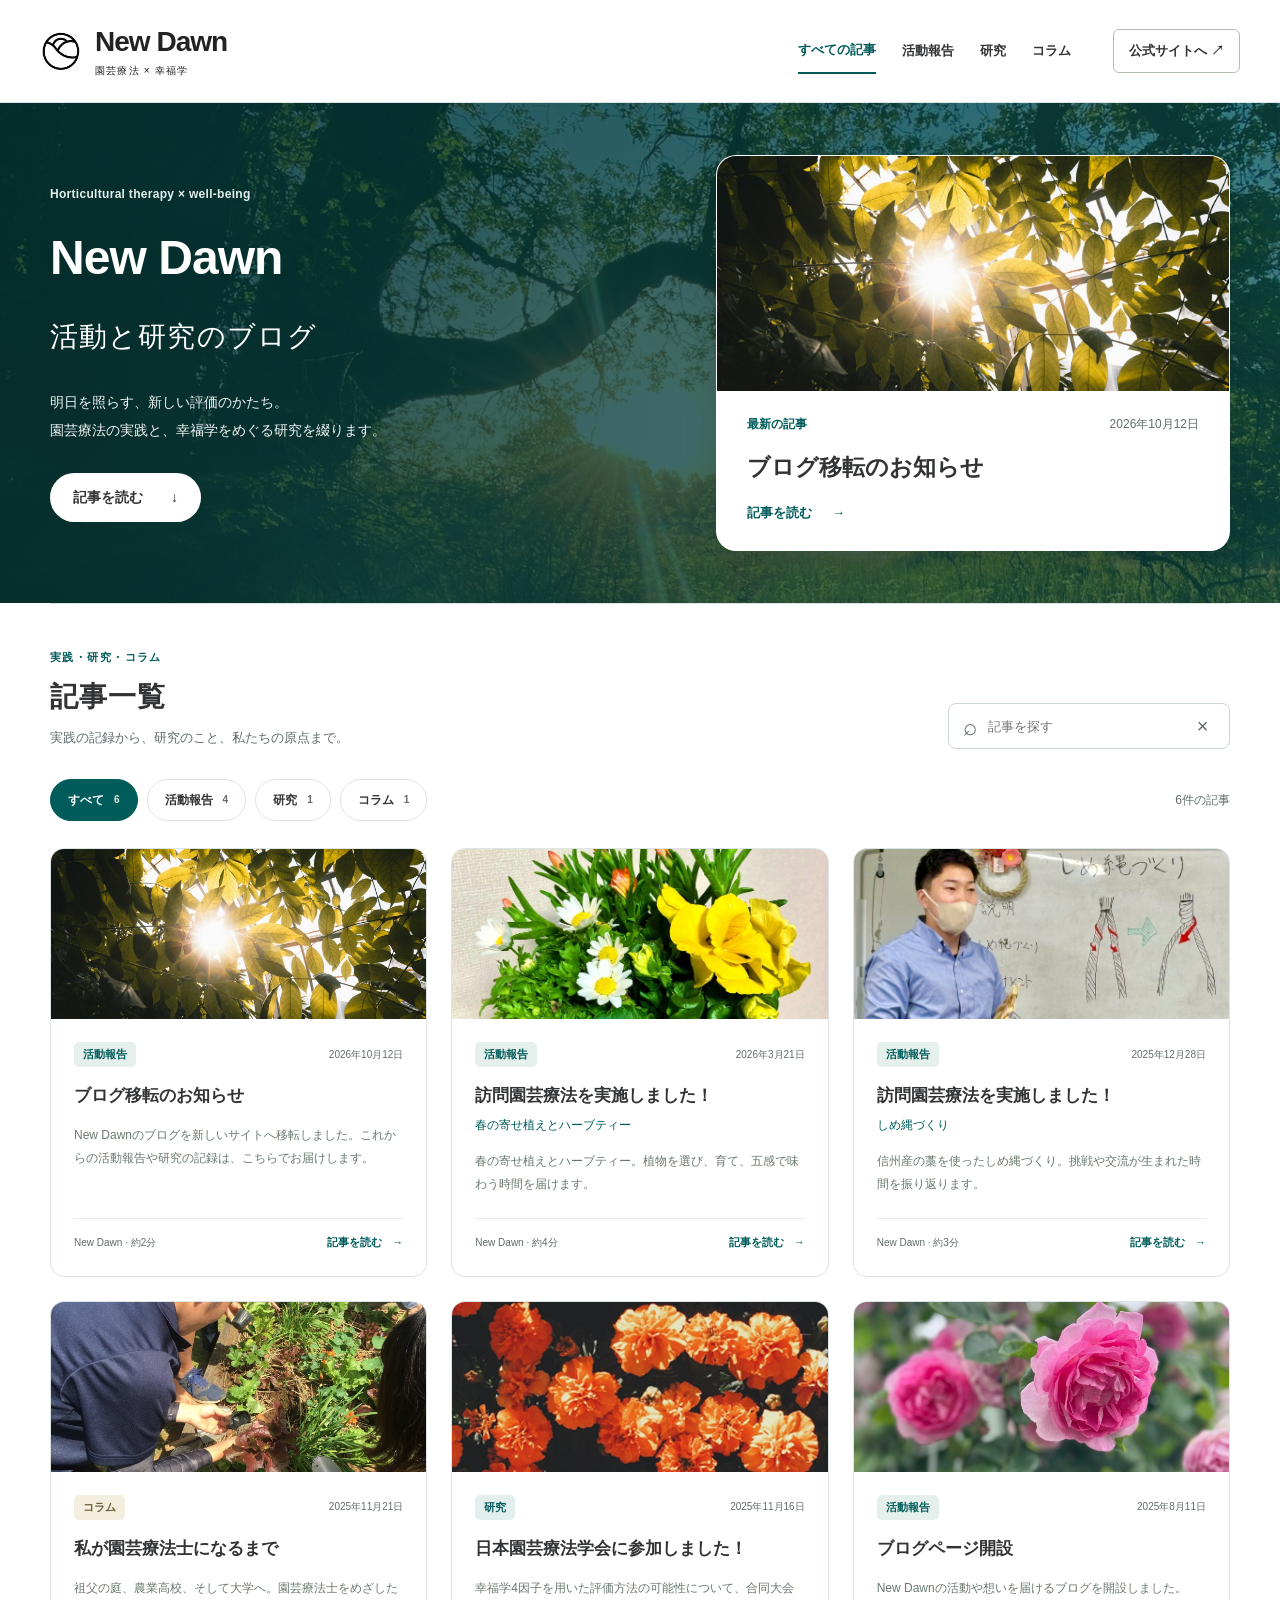
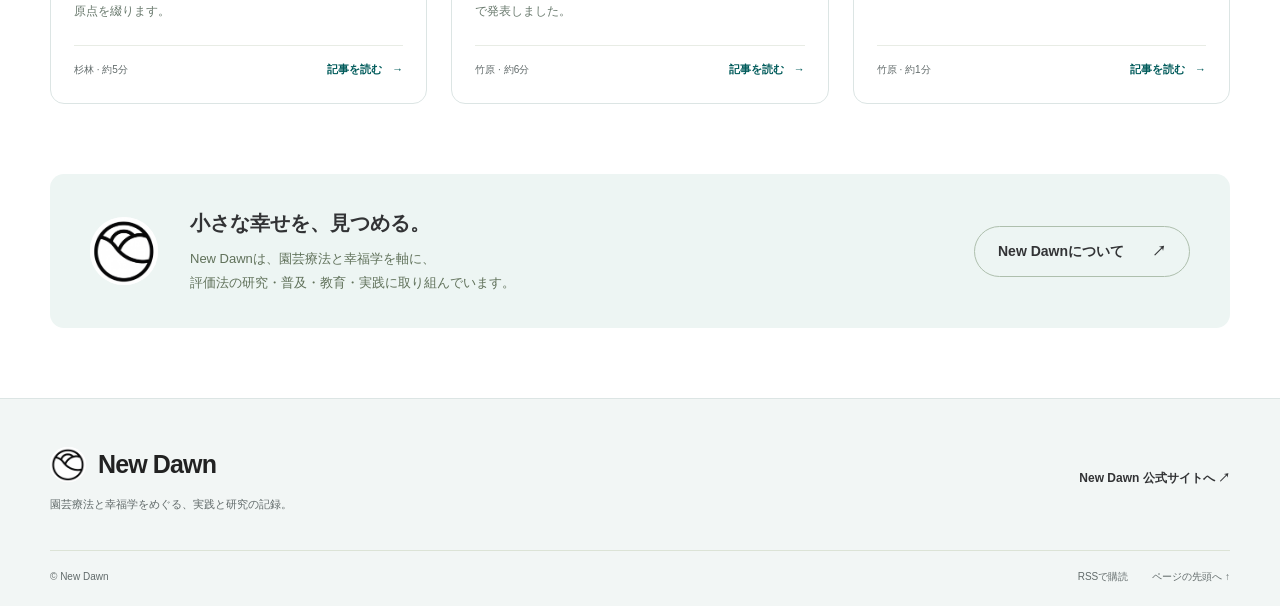
==== commit b305d546: "Publish blog relocation announcement with credited free photograph" ====
--- a/docs/index.html
+++ b/docs/index.html
@@ -2,10 +2,10 @@
 <html lang="ja"><head><meta charset="utf-8"><meta name="viewport" content="width=device-width, initial-scale=1">
 <title>ブログ｜New Dawn</title><meta name="description" content="New Dawnの活動報告、研究、コラム。園芸療法と幸福学をめぐる実践と研究の記録を届けます。">
 <meta name="theme-color" content="#005b5b"><meta property="og:type" content="website"><meta property="og:title" content="ブログ｜New Dawn"><meta property="og:description" content="New Dawnの活動報告、研究、コラム。園芸療法と幸福学をめぐる実践と研究の記録を届けます。"><meta property="og:locale" content="ja_JP"><meta property="og:site_name" content="New Dawn ブログ">
-<link rel="canonical" href="https://engeishokubutu365-crypto.github.io/new-dawn-blog/"><meta property="og:url" content="https://engeishokubutu365-crypto.github.io/new-dawn-blog/"><meta property="og:image" content="https://engeishokubutu365-crypto.github.io/new-dawn-blog/assets/images/spring-planting-and-herbal-tea-01.jpg"><link rel="icon" href="./assets/brand/favicon.png" type="image/png"><link rel="apple-touch-icon" href="./assets/brand/logo.png"><link rel="stylesheet" href="./assets/style.css"><script src="./assets/app.js" defer></script></head>
+<link rel="canonical" href="https://engeishokubutu365-crypto.github.io/new-dawn-blog/"><meta property="og:url" content="https://engeishokubutu365-crypto.github.io/new-dawn-blog/"><meta property="og:image" content="https://engeishokubutu365-crypto.github.io/new-dawn-blog/assets/images/blog-moved-2026.jpg"><link rel="icon" href="./assets/brand/favicon.png" type="image/png"><link rel="apple-touch-icon" href="./assets/brand/logo.png"><link rel="stylesheet" href="./assets/style-433312f805fb.css"><script src="./assets/app.js" defer></script></head>
 <body><a class="skip-link" href="#main">本文へ進む</a><header class="site-header"><div class="header-inner">
 <a class="brand" href="./" aria-label="New Dawn ブログのトップ"><img src="./assets/brand/logo.png" alt="" width="42" height="42"><span>New Dawn<small>園芸療法 × 幸福学</small></span></a>
 <nav class="main-nav" aria-label="メインナビゲーション"><a href="./" aria-current="page">すべての記事</a><a href="./categories/activity/">活動報告</a><a href="./categories/research/">研究</a><a href="./categories/column/">コラム</a><a class="official" href="https://www.newdawn-horticultural.com/">公式サイトへ <span aria-hidden="true">↗</span></a></nav>
 </div></header>
-<main id="main"><div class="brand-hero"><section class="hero wrap"><div class="hero-copy"><p class="eyebrow">Horticultural therapy × well-being</p><h1>New Dawn<br><span>活動と研究のブログ</span></h1><p class="hero-description">明日を照らす、新しい評価のかたち。<br>園芸療法の実践と、幸福学をめぐる研究を綴ります。</p><a href="#articles" class="button primary">記事を読む <span aria-hidden="true">↓</span></a></div><a href="./posts/spring-planting-and-herbal-tea/" class="featured"><div class="featured-art photo"><img src="./assets/images/spring-planting-and-herbal-tea-01.jpg" width="600" height="360" alt="パンジーなど春の草花を使った寄せ植え"></div><div class="featured-copy"><div class="featured-meta"><span>最新の記事</span><time datetime="2026-03-21">2026年3月21日</time></div><h2>春の寄せ植えと<br>ハーブティーの時間</h2><span class="featured-link">記事を読む <span aria-hidden="true">→</span></span></div></a></section></div><section class="article-section wrap" id="articles"><div class="section-heading"><div><p class="eyebrow">実践・研究・コラム</p><h2>記事一覧</h2><p>実践の記録から、研究のこと、私たちの原点まで。</p></div><form class="search-form" role="search"><label for="article-search" class="sr-only">表示中の記事を検索</label><span aria-hidden="true">⌕</span><input id="article-search" type="search" placeholder="記事を探す" autocomplete="off"><button type="reset" aria-label="検索をクリア">×</button></form></div><div class="article-toolbar"><nav class="filters" aria-label="記事のカテゴリ"><a href="./#articles" class="filter selected" aria-current="page">すべて <span>5</span></a><a href="./categories/activity/" class="filter">活動報告 <span>3</span></a><a href="./categories/research/" class="filter">研究 <span>1</span></a><a href="./categories/column/" class="filter">コラム <span>1</span></a></nav><span class="result-count" role="status" aria-live="polite">5件の記事</span></div><div class="card-grid"><article class="post-card " data-search="訪問園芸療法を実施しました！ 春の寄せ植えとハーブティー。植物を選び、育て、五感で味わう時間を届けます。 春の寄せ植えとハーブティー 活動報告"><a class="card-visual plant photo" href="./posts/spring-planting-and-herbal-tea/" tabindex="-1" aria-hidden="true"><img src="./assets/images/spring-planting-and-herbal-tea-01.jpg" alt="" width="600" height="360" loading="lazy"></a><div class="card-body"><div class="card-meta"><a class="pill activity" href="./categories/activity/">活動報告</a><time datetime="2026-03-21">2026年3月21日</time></div><h3><a href="./posts/spring-planting-and-herbal-tea/">訪問園芸療法を実施しました！</a></h3><p class="card-subtitle">春の寄せ植えとハーブティー</p><p class="card-description">春の寄せ植えとハーブティー。植物を選び、育て、五感で味わう時間を届けます。</p><div class="card-bottom"><span>New Dawn · 約4分</span><a class="read-link" href="./posts/spring-planting-and-herbal-tea/" aria-label="訪問園芸療法を実施しました！を読む">記事を読む <span aria-hidden="true">→</span></a></div></div></article><article class="post-card " data-search="訪問園芸療法を実施しました！ 信州産の藁を使ったしめ縄づくり。挑戦や交流が生まれた時間を振り返ります。 しめ縄づくり 活動報告"><a class="card-visual plant photo" href="./posts/shimenawa-workshop/" tabindex="-1" aria-hidden="true"><img src="./assets/images/shimenawa-workshop-01.jpg" alt="" width="600" height="360" loading="lazy"></a><div class="card-body"><div class="card-meta"><a class="pill activity" href="./categories/activity/">活動報告</a><time datetime="2025-12-28">2025年12月28日</time></div><h3><a href="./posts/shimenawa-workshop/">訪問園芸療法を実施しました！</a></h3><p class="card-subtitle">しめ縄づくり</p><p class="card-description">信州産の藁を使ったしめ縄づくり。挑戦や交流が生まれた時間を振り返ります。</p><div class="card-bottom"><span>New Dawn · 約3分</span><a class="read-link" href="./posts/shimenawa-workshop/" aria-label="訪問園芸療法を実施しました！を読む">記事を読む <span aria-hidden="true">→</span></a></div></div></article><article class="post-card " data-search="私が園芸療法士になるまで 祖父の庭、農業高校、そして大学へ。園芸療法士をめざした原点を綴ります。  コラム"><a class="card-visual story photo" href="./posts/my-path-to-horticultural-therapy/" tabindex="-1" aria-hidden="true"><img src="./assets/images/my-path-to-horticultural-therapy-01.jpg" alt="" width="600" height="360" loading="lazy"></a><div class="card-body"><div class="card-meta"><a class="pill column" href="./categories/column/">コラム</a><time datetime="2025-11-21">2025年11月21日</time></div><h3><a href="./posts/my-path-to-horticultural-therapy/">私が園芸療法士になるまで</a></h3><p class="card-description">祖父の庭、農業高校、そして大学へ。園芸療法士をめざした原点を綴ります。</p><div class="card-bottom"><span>杉林 · 約5分</span><a class="read-link" href="./posts/my-path-to-horticultural-therapy/" aria-label="私が園芸療法士になるまでを読む">記事を読む <span aria-hidden="true">→</span></a></div></div></article><article class="post-card " data-search="日本園芸療法学会に参加しました！ 幸福学4因子を用いた評価方法の可能性について、合同大会で発表しました。  研究"><a class="card-visual research photo" href="./posts/academic-conference-2025/" tabindex="-1" aria-hidden="true"><img src="./assets/images/academic-conference-2025-01.jpg" alt="" width="600" height="360" loading="lazy"></a><div class="card-body"><div class="card-meta"><a class="pill research" href="./categories/research/">研究</a><time datetime="2025-11-16">2025年11月16日</time></div><h3><a href="./posts/academic-conference-2025/">日本園芸療法学会に参加しました！</a></h3><p class="card-description">幸福学4因子を用いた評価方法の可能性について、合同大会で発表しました。</p><div class="card-bottom"><span>竹原 · 約6分</span><a class="read-link" href="./posts/academic-conference-2025/" aria-label="日本園芸療法学会に参加しました！を読む">記事を読む <span aria-hidden="true">→</span></a></div></div></article><article class="post-card " data-search="ブログページ開設 New Dawnの活動や想いを届けるブログを開設しました。  活動報告"><a class="card-visual plant photo" href="./posts/blog-opening/" tabindex="-1" aria-hidden="true"><img src="./assets/images/blog-opening-01.jpg" alt="" width="600" height="360" loading="lazy"></a><div class="card-body"><div class="card-meta"><a class="pill activity" href="./categories/activity/">活動報告</a><time datetime="2025-08-11">2025年8月11日</time></div><h3><a href="./posts/blog-opening/">ブログページ開設</a></h3><p class="card-description">New Dawnの活動や想いを届けるブログを開設しました。</p><div class="card-bottom"><span>竹原 · 約1分</span><a class="read-link" href="./posts/blog-opening/" aria-label="ブログページ開設を読む">記事を読む <span aria-hidden="true">→</span></a></div></div></article></div><p class="empty-state" hidden>一致する記事がありません。別の言葉で検索してください。</p></section><section class="about-strip wrap"><img class="about-logo" src="./assets/brand/logo.png" alt="" width="68" height="68"><div><h2>小さな幸せを、見つめる。</h2><p>New Dawnは、園芸療法と幸福学を軸に、<br class="desktop-break">評価法の研究・普及・教育・実践に取り組んでいます。</p></div><a href="https://www.newdawn-horticultural.com/" class="button secondary">New Dawnについて <span aria-hidden="true">↗</span></a></section></main>
+<main id="main"><div class="brand-hero"><section class="hero wrap"><div class="hero-copy"><p class="eyebrow">Horticultural therapy × well-being</p><h1>New Dawn<br><span>活動と研究のブログ</span></h1><p class="hero-description">明日を照らす、新しい評価のかたち。<br>園芸療法の実践と、幸福学をめぐる研究を綴ります。</p><a href="#articles" class="button primary">記事を読む <span aria-hidden="true">↓</span></a></div><a href="./posts/blog-moved/" class="featured"><div class="featured-art photo"><img src="./assets/images/blog-moved-2026.jpg" width="600" height="360" alt="緑の葉のあいだから差し込む日の光"></div><div class="featured-copy"><div class="featured-meta"><span>最新の記事</span><time datetime="2026-10-12">2026年10月12日</time></div><h2>ブログ移転のお知らせ</h2><span class="featured-link">記事を読む <span aria-hidden="true">→</span></span></div></a></section></div><section class="article-section wrap" id="articles"><div class="section-heading"><div><p class="eyebrow">実践・研究・コラム</p><h2>記事一覧</h2><p>実践の記録から、研究のこと、私たちの原点まで。</p></div><form class="search-form" role="search"><label for="article-search" class="sr-only">表示中の記事を検索</label><span aria-hidden="true">⌕</span><input id="article-search" type="search" placeholder="記事を探す" autocomplete="off"><button type="reset" aria-label="検索をクリア">×</button></form></div><div class="article-toolbar"><nav class="filters" aria-label="記事のカテゴリ"><a href="./#articles" class="filter selected" aria-current="page">すべて <span>6</span></a><a href="./categories/activity/" class="filter">活動報告 <span>4</span></a><a href="./categories/research/" class="filter">研究 <span>1</span></a><a href="./categories/column/" class="filter">コラム <span>1</span></a></nav><span class="result-count" role="status" aria-live="polite">6件の記事</span></div><div class="card-grid"><article class="post-card " data-search="ブログ移転のお知らせ New Dawnのブログを新しいサイトへ移転しました。これからの活動報告や研究の記録は、こちらでお届けします。  活動報告"><a class="card-visual plant photo" href="./posts/blog-moved/" tabindex="-1" aria-hidden="true"><img src="./assets/images/blog-moved-2026.jpg" alt="" width="600" height="360" loading="lazy"></a><div class="card-body"><div class="card-meta"><a class="pill activity" href="./categories/activity/">活動報告</a><time datetime="2026-10-12">2026年10月12日</time></div><h3><a href="./posts/blog-moved/">ブログ移転のお知らせ</a></h3><p class="card-description">New Dawnのブログを新しいサイトへ移転しました。これからの活動報告や研究の記録は、こちらでお届けします。</p><div class="card-bottom"><span>New Dawn · 約2分</span><a class="read-link" href="./posts/blog-moved/" aria-label="ブログ移転のお知らせを読む">記事を読む <span aria-hidden="true">→</span></a></div></div></article><article class="post-card " data-search="訪問園芸療法を実施しました！ 春の寄せ植えとハーブティー。植物を選び、育て、五感で味わう時間を届けます。 春の寄せ植えとハーブティー 活動報告"><a class="card-visual plant photo" href="./posts/spring-planting-and-herbal-tea/" tabindex="-1" aria-hidden="true"><img src="./assets/images/spring-planting-and-herbal-tea-01.jpg" alt="" width="600" height="360" loading="lazy"></a><div class="card-body"><div class="card-meta"><a class="pill activity" href="./categories/activity/">活動報告</a><time datetime="2026-03-21">2026年3月21日</time></div><h3><a href="./posts/spring-planting-and-herbal-tea/">訪問園芸療法を実施しました！</a></h3><p class="card-subtitle">春の寄せ植えとハーブティー</p><p class="card-description">春の寄せ植えとハーブティー。植物を選び、育て、五感で味わう時間を届けます。</p><div class="card-bottom"><span>New Dawn · 約4分</span><a class="read-link" href="./posts/spring-planting-and-herbal-tea/" aria-label="訪問園芸療法を実施しました！を読む">記事を読む <span aria-hidden="true">→</span></a></div></div></article><article class="post-card " data-search="訪問園芸療法を実施しました！ 信州産の藁を使ったしめ縄づくり。挑戦や交流が生まれた時間を振り返ります。 しめ縄づくり 活動報告"><a class="card-visual plant photo" href="./posts/shimenawa-workshop/" tabindex="-1" aria-hidden="true"><img src="./assets/images/shimenawa-workshop-01.jpg" alt="" width="600" height="360" loading="lazy"></a><div class="card-body"><div class="card-meta"><a class="pill activity" href="./categories/activity/">活動報告</a><time datetime="2025-12-28">2025年12月28日</time></div><h3><a href="./posts/shimenawa-workshop/">訪問園芸療法を実施しました！</a></h3><p class="card-subtitle">しめ縄づくり</p><p class="card-description">信州産の藁を使ったしめ縄づくり。挑戦や交流が生まれた時間を振り返ります。</p><div class="card-bottom"><span>New Dawn · 約3分</span><a class="read-link" href="./posts/shimenawa-workshop/" aria-label="訪問園芸療法を実施しました！を読む">記事を読む <span aria-hidden="true">→</span></a></div></div></article><article class="post-card " data-search="私が園芸療法士になるまで 祖父の庭、農業高校、そして大学へ。園芸療法士をめざした原点を綴ります。  コラム"><a class="card-visual story photo" href="./posts/my-path-to-horticultural-therapy/" tabindex="-1" aria-hidden="true"><img src="./assets/images/my-path-to-horticultural-therapy-01.jpg" alt="" width="600" height="360" loading="lazy"></a><div class="card-body"><div class="card-meta"><a class="pill column" href="./categories/column/">コラム</a><time datetime="2025-11-21">2025年11月21日</time></div><h3><a href="./posts/my-path-to-horticultural-therapy/">私が園芸療法士になるまで</a></h3><p class="card-description">祖父の庭、農業高校、そして大学へ。園芸療法士をめざした原点を綴ります。</p><div class="card-bottom"><span>杉林 · 約5分</span><a class="read-link" href="./posts/my-path-to-horticultural-therapy/" aria-label="私が園芸療法士になるまでを読む">記事を読む <span aria-hidden="true">→</span></a></div></div></article><article class="post-card " data-search="日本園芸療法学会に参加しました！ 幸福学4因子を用いた評価方法の可能性について、合同大会で発表しました。  研究"><a class="card-visual research photo" href="./posts/academic-conference-2025/" tabindex="-1" aria-hidden="true"><img src="./assets/images/academic-conference-2025-01.jpg" alt="" width="600" height="360" loading="lazy"></a><div class="card-body"><div class="card-meta"><a class="pill research" href="./categories/research/">研究</a><time datetime="2025-11-16">2025年11月16日</time></div><h3><a href="./posts/academic-conference-2025/">日本園芸療法学会に参加しました！</a></h3><p class="card-description">幸福学4因子を用いた評価方法の可能性について、合同大会で発表しました。</p><div class="card-bottom"><span>竹原 · 約6分</span><a class="read-link" href="./posts/academic-conference-2025/" aria-label="日本園芸療法学会に参加しました！を読む">記事を読む <span aria-hidden="true">→</span></a></div></div></article><article class="post-card " data-search="ブログページ開設 New Dawnの活動や想いを届けるブログを開設しました。  活動報告"><a class="card-visual plant photo" href="./posts/blog-opening/" tabindex="-1" aria-hidden="true"><img src="./assets/images/blog-opening-01.jpg" alt="" width="600" height="360" loading="lazy"></a><div class="card-body"><div class="card-meta"><a class="pill activity" href="./categories/activity/">活動報告</a><time datetime="2025-08-11">2025年8月11日</time></div><h3><a href="./posts/blog-opening/">ブログページ開設</a></h3><p class="card-description">New Dawnの活動や想いを届けるブログを開設しました。</p><div class="card-bottom"><span>竹原 · 約1分</span><a class="read-link" href="./posts/blog-opening/" aria-label="ブログページ開設を読む">記事を読む <span aria-hidden="true">→</span></a></div></div></article></div><p class="empty-state" hidden>一致する記事がありません。別の言葉で検索してください。</p></section><section class="about-strip wrap"><img class="about-logo" src="./assets/brand/logo.png" alt="" width="68" height="68"><div><h2>小さな幸せを、見つめる。</h2><p>New Dawnは、園芸療法と幸福学を軸に、<br class="desktop-break">評価法の研究・普及・教育・実践に取り組んでいます。</p></div><a href="https://www.newdawn-horticultural.com/" class="button secondary">New Dawnについて <span aria-hidden="true">↗</span></a></section></main>
 <footer class="site-footer"><div class="footer-inner"><div><a class="footer-brand" href="./"><img src="./assets/brand/logo.png" alt="" width="36" height="36">New Dawn</a><p>園芸療法と幸福学をめぐる、実践と研究の記録。</p></div><a href="https://www.newdawn-horticultural.com/" class="footer-link">New Dawn 公式サイトへ <span aria-hidden="true">↗</span></a></div><div class="footer-bottom"><span>© New Dawn</span><a href="./feed.xml">RSSで購読</a><a href="#">ページの先頭へ ↑</a></div></footer></body></html>
--- a/docs/assets/style-433312f805fb.css
+++ b/docs/assets/style-433312f805fb.css
@@ -0,0 +1,13 @@
+:root{--green:#005b5b;--deep:#004545;--ink:#323335;--muted:#626b6b;--line:#dce5e4;--paper:#fff;--wash:#edf5f3;--white:#fff;--sage:#c6d9b5;--radius:20px}
+*{box-sizing:border-box}html{scroll-behavior:smooth;scroll-padding-top:28px}body{margin:0;background:var(--paper);color:var(--ink);font-family:"Noto Sans JP",-apple-system,BlinkMacSystemFont,"Hiragino Kaku Gothic ProN","Hiragino Sans","Noto Sans JP","Yu Gothic",Meiryo,sans-serif;font-size:16px;line-height:1.8;-webkit-font-smoothing:antialiased}a{color:inherit;text-decoration:none}button,input{font:inherit}button,a,input,summary{-webkit-tap-highlight-color:transparent}a:focus-visible,button:focus-visible,input:focus-visible,summary:focus-visible{outline:3px solid #8a681e;outline-offset:5px}img{display:block;max-width:100%;height:auto}button{cursor:pointer}h1,h2,h3,p{margin:0}h1,h2,h3{line-height:1.55;overflow-wrap:anywhere}p{overflow-wrap:anywhere}[hidden]{display:none!important}.wrap{width:min(1180px,calc(100% - 80px));margin-inline:auto}.sr-only{position:absolute;width:1px;height:1px;padding:0;margin:-1px;overflow:hidden;clip:rect(0,0,0,0);white-space:nowrap;border:0}.skip-link{position:absolute;top:8px;left:8px;padding:12px 20px;background:white;transform:translateY(-180%);z-index:20}.skip-link:focus{transform:translateY(0)}.preview-notice{text-align:center;background:#e5eddf;padding:5px 20px;font-size:12px;letter-spacing:.04em;color:#436041}.preview-notice span{margin-left:14px;color:#61705f}.site-header{background:var(--paper);border-bottom:1px solid var(--line)}.header-inner{max-width:1280px;margin:auto;min-height:102px;padding:16px 40px;display:flex;justify-content:space-between;align-items:center;gap:32px}.brand{display:flex;align-items:center;gap:13px;flex-shrink:0}.brand span{font-size:28px;font-weight:650;letter-spacing:-.055em;line-height:1.25}.brand small{display:block;font-size:10px;font-weight:500;letter-spacing:.12em;margin-top:6px}.main-nav{display:flex;align-items:center;gap:26px;font-size:13px;font-weight:600}.main-nav>a{padding:10px 0;white-space:nowrap}.main-nav>a[aria-current=page]{color:var(--green);border-bottom:2px solid var(--green)}.main-nav .official{margin-left:16px;border:1px solid #afc2b0;border-radius:6px;padding:9px 15px}.hero{display:grid;grid-template-columns:1.16fr 1fr;gap:70px;align-items:center;padding:64px 0 72px}.eyebrow{color:var(--green);font-size:12px;font-weight:600;letter-spacing:.13em;margin-bottom:16px}.tiny-leaf{display:inline-block;width:14px;height:9px;margin-right:8px;border-radius:10px 0 10px 0;background:var(--green);transform:rotate(-30deg)}.hero h1{font-size:clamp(30px,3.2vw,43px);font-weight:650;letter-spacing:.015em;line-height:1.65}.hero h1 span{color:#637b5b}.hero-description{font-size:15px;line-height:2;margin-top:22px;color:#566a5c}.button{display:inline-flex;align-items:center;justify-content:center;gap:28px;padding:12px 23px;border-radius:8px;font-size:14px;font-weight:600;min-height:48px}.primary{background:var(--green);color:white}.primary:hover{background:var(--deep)}.secondary{border:1px solid #aebfad;background:transparent;white-space:nowrap}.secondary:hover{background:#e0e8da}.hero .button{margin-top:29px}.featured{border:1px solid #d3dece;border-radius:var(--radius);overflow:hidden;background:#f4f6ef;display:block;box-shadow:0 12px 36px rgba(40,72,50,.035)}.featured:hover .featured-link{gap:27px}.featured-art{background:#e8efdf;padding:0 20px}.featured-art img{height:235px;width:100%;object-fit:contain}.featured-copy{padding:23px 30px 25px}.featured-meta{display:flex;justify-content:space-between;align-items:center;color:var(--muted);font-size:12px}.featured-meta>span{color:var(--green);font-weight:650}.featured h2{font-size:23px;font-weight:650;margin:13px 0 16px;line-height:1.6}.featured-link{display:flex;align-items:center;gap:20px;color:var(--green);font-size:13px;font-weight:650;transition:gap .2s}.article-section{padding:44px 0 70px;border-top:1px solid var(--line);scroll-margin-top:24px}.section-heading{display:flex;justify-content:space-between;align-items:flex-end;gap:24px}.section-heading .eyebrow{margin-bottom:7px;font-size:11px}.section-heading h2{font-size:28px;letter-spacing:.035em}.section-heading p:not(.eyebrow){font-size:13px;color:var(--muted);margin-top:8px}.search-form{display:flex;align-items:center;gap:9px;padding:0 14px;border:1px solid #cbd8cb;border-radius:8px;background:#fff;max-width:290px;height:46px}.search-form>span{font-size:24px;color:var(--muted)}.search-form input{border:0;background:transparent;outline:none;min-width:0;width:195px;font-size:13px;color:var(--ink)}.search-form input:focus-visible{outline:none}.search-form:focus-within{outline:3px solid #8a681e;outline-offset:3px}.search-form button{border:0;background:transparent;color:var(--muted);font-size:20px;width:25px;height:40px}.article-toolbar{display:flex;justify-content:space-between;gap:16px;align-items:center;margin:30px 0 27px}.filters{display:flex;gap:9px;flex-wrap:wrap}.filter{display:flex;gap:10px;align-items:center;min-height:42px;border:1px solid var(--line);border-radius:30px;padding:7px 17px;font-size:12px;font-weight:600;background:white;white-space:nowrap}.filter span{font-size:10px;color:var(--muted)}.filter.selected{background:var(--green);border-color:var(--green);color:white}.filter.selected span{color:#e2edde}.filter:hover:not(.selected){background:var(--wash)}.result-count{font-size:12px;white-space:nowrap;color:var(--muted)}.card-grid{display:grid;grid-template-columns:repeat(3,minmax(0,1fr));gap:24px}.post-card{background:white;border:1px solid var(--line);border-radius:14px;overflow:hidden;display:flex;flex-direction:column}.card-visual{height:170px;display:flex;align-items:center;justify-content:center;overflow:hidden}.card-visual.plant{background:#e8efdf}.card-visual.research{background:#e8eee8}.card-visual.story{background:#f1ecdf}.card-visual img{width:100%;height:100%;object-fit:contain;transition:transform .3s}.post-card:hover .card-visual img{transform:scale(1.035)}.card-body{padding:23px;display:flex;flex-direction:column;flex:1}.card-meta{display:flex;gap:10px;align-items:center;justify-content:space-between;margin-bottom:15px}.pill{display:inline-block;font-size:11px;line-height:1.7;font-weight:600;background:#edf3e7;color:#315c39;border-radius:5px;padding:3px 9px;white-space:nowrap}.pill.research{background:#e8f0eb;color:#326150}.pill.column{background:#f3eddf;color:#6d5c35}.card-meta time{font-size:10px;color:var(--muted);white-space:nowrap}.card-body h3{font-size:17px;font-weight:650;line-height:1.7}.card-body h3 a:hover{text-decoration:underline;text-decoration-thickness:1px;text-underline-offset:5px}.card-subtitle{color:var(--green);font-size:12px;margin-top:4px}.card-description{font-size:12px;line-height:1.95;color:#69796d;margin-top:13px;margin-bottom:22px}.card-bottom{margin-top:auto;display:flex;justify-content:space-between;align-items:center;gap:10px;border-top:1px solid #e8ece5;padding-top:14px}.card-bottom>span{font-size:10px;color:var(--muted)}.read-link{font-size:11px;font-weight:650;color:var(--green);white-space:nowrap}.read-link span{margin-left:7px}.empty-state{padding:70px 20px;text-align:center;color:var(--muted)}.about-strip{background:#eaf0e2;border-radius:14px;display:flex;align-items:center;gap:32px;padding:34px 40px;margin-bottom:70px}.about-mark{font-size:60px;line-height:1;font-weight:300;color:#507245;letter-spacing:-.08em}.about-mark span{display:block;font-size:14px;letter-spacing:-.03em;margin-top:4px}.about-strip h2{font-size:20px;margin-bottom:8px;font-weight:600}.about-strip p{font-size:13px;color:#60715a}.about-strip .button{margin-left:auto}.site-footer{background:#f0f3eb;border-top:1px solid var(--line);padding:43px 40px 20px}.footer-inner,.footer-bottom{max-width:1180px;margin:auto;display:flex;justify-content:space-between;align-items:center;gap:24px}.footer-brand{font-size:25px;letter-spacing:-.035em;font-weight:650}.footer-inner p{font-size:11px;color:var(--muted);margin-top:8px}.footer-link{font-size:12px;font-weight:600}.footer-bottom{margin-top:35px;padding-top:17px;border-top:1px solid #dce3d6;font-size:10px;color:var(--muted)}.footer-bottom>span{margin-right:auto}.category-hero{padding:43px 0 48px}.category-hero h1{font-size:40px;font-weight:600;margin-bottom:14px}.category-hero>.eyebrow{margin-top:25px;margin-bottom:9px}.category-hero>p:last-of-type{color:var(--muted);font-size:15px}.back-link{color:var(--green);font-size:13px;font-weight:600}.article-shell{max-width:1030px;padding-top:30px}.breadcrumbs{display:flex;gap:13px;font-size:12px;color:var(--muted);margin-bottom:40px}.breadcrumbs a:hover{text-decoration:underline}.article{max-width:740px;margin:0 auto}.article-header{padding-bottom:30px;border-bottom:1px solid var(--line)}.article-category{margin-bottom:16px}.article-header h1{font-size:clamp(25px,3.1vw,36px);line-height:1.6;font-weight:650;letter-spacing:.025em}.article-description{color:var(--muted);font-size:15px;line-height:1.95;margin-top:19px}.article-meta{display:flex;flex-wrap:wrap;gap:18px;font-size:12px;color:var(--muted);margin-top:23px}.toc{background:#f0f4eb;border:1px solid #d9e3d3;border-radius:10px;padding:20px 25px;margin:35px 0 0}.toc summary{cursor:pointer;font-size:14px;font-weight:600}.toc ol{margin:16px 0 2px;padding-left:25px;font-size:13px;line-height:2}.toc a:hover{text-decoration:underline;text-underline-offset:4px}.article-body{font-size:17px;line-height:2.05;padding-top:18px;overflow-wrap:anywhere}.article-body p{margin:24px 0}.article-body h2{font-size:24px;font-weight:650;line-height:1.7;margin:48px 0 22px;padding:0 0 12px;border-bottom:1px solid var(--line);scroll-margin-top:30px}.article-body h3{font-size:20px;font-weight:650;margin:33px 0 18px;line-height:1.7;scroll-margin-top:30px}.article-body ul,.article-body ol{padding-left:1.6em;margin:24px 0}.article-body li{padding-left:.35em;margin:8px 0}.article-body a{color:var(--green);text-decoration:underline;text-underline-offset:4px;overflow-wrap:anywhere}.article-body strong{font-weight:650;background:linear-gradient(transparent 62%,#e5eedc 62%)}.source-note{border-left:3px solid #b6c9a8;background:#f0f3eb;padding:16px 21px;margin-top:45px;font-size:12px;color:var(--muted)}.source-note a{color:var(--green);text-decoration:underline;text-underline-offset:4px}.source-note p{margin-bottom:5px}.article-actions{border-top:1px solid var(--line);padding:25px 0;margin:32px 0 25px;display:flex;gap:20px;align-items:center;flex-wrap:wrap}.copy-url{margin-left:auto;padding:9px 14px;font-size:12px;border:1px solid #c8d6c3;border-radius:6px;background:white;color:var(--green);min-height:44px}.copy-status{font-size:12px;color:var(--muted)}.related{padding:35px 0 75px;max-width:860px}.related h2{font-size:22px;margin-bottom:25px}.related .card-grid{grid-template-columns:repeat(2,minmax(0,1fr))}
+@media(min-width:1400px){.hero{padding-top:78px;padding-bottom:84px}.featured-art img{height:255px}}
+@media(max-width:1024px){.wrap{width:calc(100% - 48px)}.header-inner{padding:18px 24px;gap:24px}.main-nav{gap:17px;font-size:12px}.main-nav .official{margin-left:0;padding:8px 10px}.brand span{font-size:25px}.brand img{width:35px}.hero{gap:35px;padding-top:45px}.hero h1{font-size:30px}.hero-description{font-size:13px}.featured-copy{padding:20px 24px}.featured-art img{height:215px}.featured h2{font-size:21px}.card-grid{gap:18px}.card-body{padding:19px}.card-meta{gap:7px;flex-wrap:wrap;justify-content:flex-start}.card-body h3{font-size:16px}.card-bottom{flex-wrap:wrap}.about-strip{padding:28px;gap:25px}}
+@media(max-width:760px){.wrap{width:calc(100% - 36px)}.header-inner{padding:18px 18px 0;display:block;min-height:auto}.brand{gap:10px;width:fit-content}.brand span{font-size:25px}.brand small{font-size:9px;margin-top:3px}.brand img{width:35px;height:35px}.main-nav{gap:22px;overflow-x:auto;padding:13px 0 0;margin-top:9px;scrollbar-width:none;min-width:0;font-size:12px}.main-nav::-webkit-scrollbar{display:none}.main-nav>a{padding:11px 0 13px}.main-nav .official{margin-left:auto;border:0;border-radius:0;padding:11px 0 13px}.preview-notice{font-size:10px;padding:5px 8px}.preview-notice span{margin-left:6px}.hero{grid-template-columns:1fr;gap:32px;padding:35px 0 38px}.hero h1{font-size:clamp(25px,6.35vw,34px);line-height:1.7;letter-spacing:0}.eyebrow{font-size:11px;margin-bottom:12px}.hero-description{font-size:13px;line-height:1.9;margin-top:17px}.hero .button{margin-top:20px;padding:11px 20px;font-size:13px;min-height:45px}.featured{display:grid;grid-template-columns:42% 58%;border-radius:13px}.featured-art{padding:5px 0;display:flex;align-items:center}.featured-art img{height:auto;min-height:155px}.featured-copy{padding:17px 17px 18px}.featured-meta{font-size:10px;display:block}.featured-meta time{display:block;font-size:9px;margin-top:3px}.featured h2{font-size:16px;margin:9px 0 11px}.featured-link{font-size:10px;gap:9px}.article-section{padding-top:28px;padding-bottom:37px}.section-heading{display:block}.section-heading h2{font-size:24px}.section-heading p:not(.eyebrow){font-size:12px}.search-form{margin-top:20px;max-width:none;width:100%;height:45px}.search-form input{width:100%;font-size:13px}.article-toolbar{display:block;margin:20px 0}.filters{gap:7px}.filter{font-size:11px;padding:7px 12px;gap:6px;min-height:40px}.result-count{display:block;margin-top:13px;font-size:11px}.card-grid{grid-template-columns:1fr;gap:18px}.post-card{border-radius:12px}.card-visual{height:185px}.card-body{padding:20px}.card-meta{justify-content:space-between;flex-wrap:nowrap;margin-bottom:11px}.card-meta time{font-size:10px}.card-body h3{font-size:18px;line-height:1.65}.card-subtitle{font-size:12px}.card-description{font-size:13px;margin-bottom:18px}.card-bottom{flex-wrap:nowrap}.card-bottom>span{font-size:11px}.read-link{font-size:12px;min-height:35px;display:flex;align-items:center}.about-strip{display:block;padding:27px 25px;margin-bottom:37px}.about-mark{display:none}.about-strip h2{font-size:19px}.about-strip p{font-size:12px}.about-strip .button{margin-top:19px;padding:10px 18px;min-height:44px;font-size:12px}.site-footer{padding:29px 18px 18px}.footer-inner{display:block}.footer-inner p{font-size:10px}.footer-link{display:inline-block;margin-top:17px;font-size:11px}.footer-bottom{gap:15px;font-size:9px;margin-top:24px;flex-wrap:wrap}.footer-bottom>span{width:100%;margin-right:0}.category-hero{padding:30px 0 32px}.category-hero h1{font-size:30px}.category-hero>p:last-of-type{font-size:13px}.article-shell{padding-top:20px}.breadcrumbs{font-size:11px;margin-bottom:26px;gap:10px}.article-header h1{font-size:26px;line-height:1.65}.article-category{margin-bottom:13px}.article-description{font-size:14px;margin-top:16px}.article-meta{gap:13px;font-size:11px;margin-top:20px}.article-header{padding-bottom:25px}.toc{padding:18px 20px;margin-top:26px}.toc ol{font-size:12px;padding-left:21px}.article-body{font-size:16px;line-height:2;padding-top:12px}.article-body p{margin:22px 0}.article-body h2{font-size:21px;margin:35px 0 20px;padding-bottom:11px}.article-body h3{font-size:18px;line-height:1.8;margin-top:30px}.article-body ul,.article-body ol{padding-left:1.4em}.source-note{padding:14px 16px;font-size:11px;margin-top:32px}.article-actions{gap:16px;padding:20px 0}.copy-url{font-size:11px}.related{padding-top:12px;padding-bottom:40px}.related h2{font-size:20px}.related .card-grid{grid-template-columns:1fr}.desktop-break{display:none}}
+@media(max-width:360px){.wrap{width:calc(100% - 28px)}.hero h1{font-size:23px}.main-nav{gap:19px}.filter{padding-inline:9px}.preview-notice span{display:none}.featured-copy{padding-inline:13px}.featured h2{font-size:14px}.article-header h1{font-size:23px}}
+@media(prefers-reduced-motion:reduce){html{scroll-behavior:auto}*,*::before,*::after{transition:none!important;animation:none!important}}
+.article-photo{margin:30px 0;break-inside:avoid}.article-photo img{width:100%;height:auto;border-radius:10px;border:1px solid var(--line)}.card-visual.photo img{object-fit:cover}.featured-art.photo{padding:0}.featured-art.photo img{object-fit:cover}.featured-art.photo{overflow:hidden}@media(max-width:760px){.featured-art.photo{height:100%;min-height:155px}.featured-art.photo img{height:100%;min-height:180px;object-fit:cover}.article-photo{margin:24px 0}.article-photo img{border-radius:8px}}
+@media print{.site-header,.site-footer,.preview-notice,.related,.article-actions,.toc,.breadcrumbs,.source-note,.skip-link{display:none}body{background:white;color:#000}.wrap,.article{width:100%;max-width:none}.article-body{font-size:11pt;line-height:1.8}.article-body h2{break-after:avoid}.article-header h1{font-size:20pt}}
+
+/* New Dawn brand: the same logo, forest image and teal as the official website. */
+.brand-hero{background:linear-gradient(90deg,rgba(0,48,48,.83),rgba(0,67,67,.65)),url("brand/forest.jpg") center 43%/cover no-repeat}.brand-hero .hero{padding-top:52px;padding-bottom:52px;gap:70px}.brand-hero .hero-copy{color:#fff}.brand-hero .eyebrow{color:#e4f0ed;font-size:12px;letter-spacing:.025em}.brand-hero h1{font-size:48px;line-height:1.5;letter-spacing:-.02em;font-weight:700}.brand-hero h1 span{font-size:28px;color:white;font-weight:500;letter-spacing:.04em}.brand-hero .hero-description{color:#f0f6f4;font-size:14px}.brand-hero .primary{background:#fff;color:#323335;border-radius:30px}.brand-hero .primary:hover{background:#edf5f3}.brand-hero .featured{background:#fff;border-color:rgba(255,255,255,.6);box-shadow:0 12px 35px rgba(0,0,0,.1)}.brand{color:#222}.brand img{object-fit:contain}.brand span{letter-spacing:-.035em}.button{border-radius:30px}.footer-brand{display:flex;align-items:center;gap:12px;color:#222}.footer-brand img,.about-logo{object-fit:contain;border-radius:50%;background:#fff}.about-strip{background:#edf5f3}.site-footer{background:#f2f6f5}.hero h1 span{color:var(--green)}.brand-hero .hero h1 span{color:#fff}.article-category .pill,.pill.activity{background:#e5f0ec;color:var(--green)}.pill.research{background:#e3eeee;color:var(--green)}.pill.column{background:#f4eedf;color:#6d5c35}
+@media(max-width:760px){.brand-hero .hero{padding-top:32px;padding-bottom:30px;gap:27px}.brand-hero{background-position:center 45%}.brand-hero h1{font-size:37px}.brand-hero h1 span{font-size:22px}.brand-hero .hero-description{font-size:12px}.brand-hero .eyebrow{font-size:10px}.about-logo{margin-bottom:15px;width:52px;height:52px}}
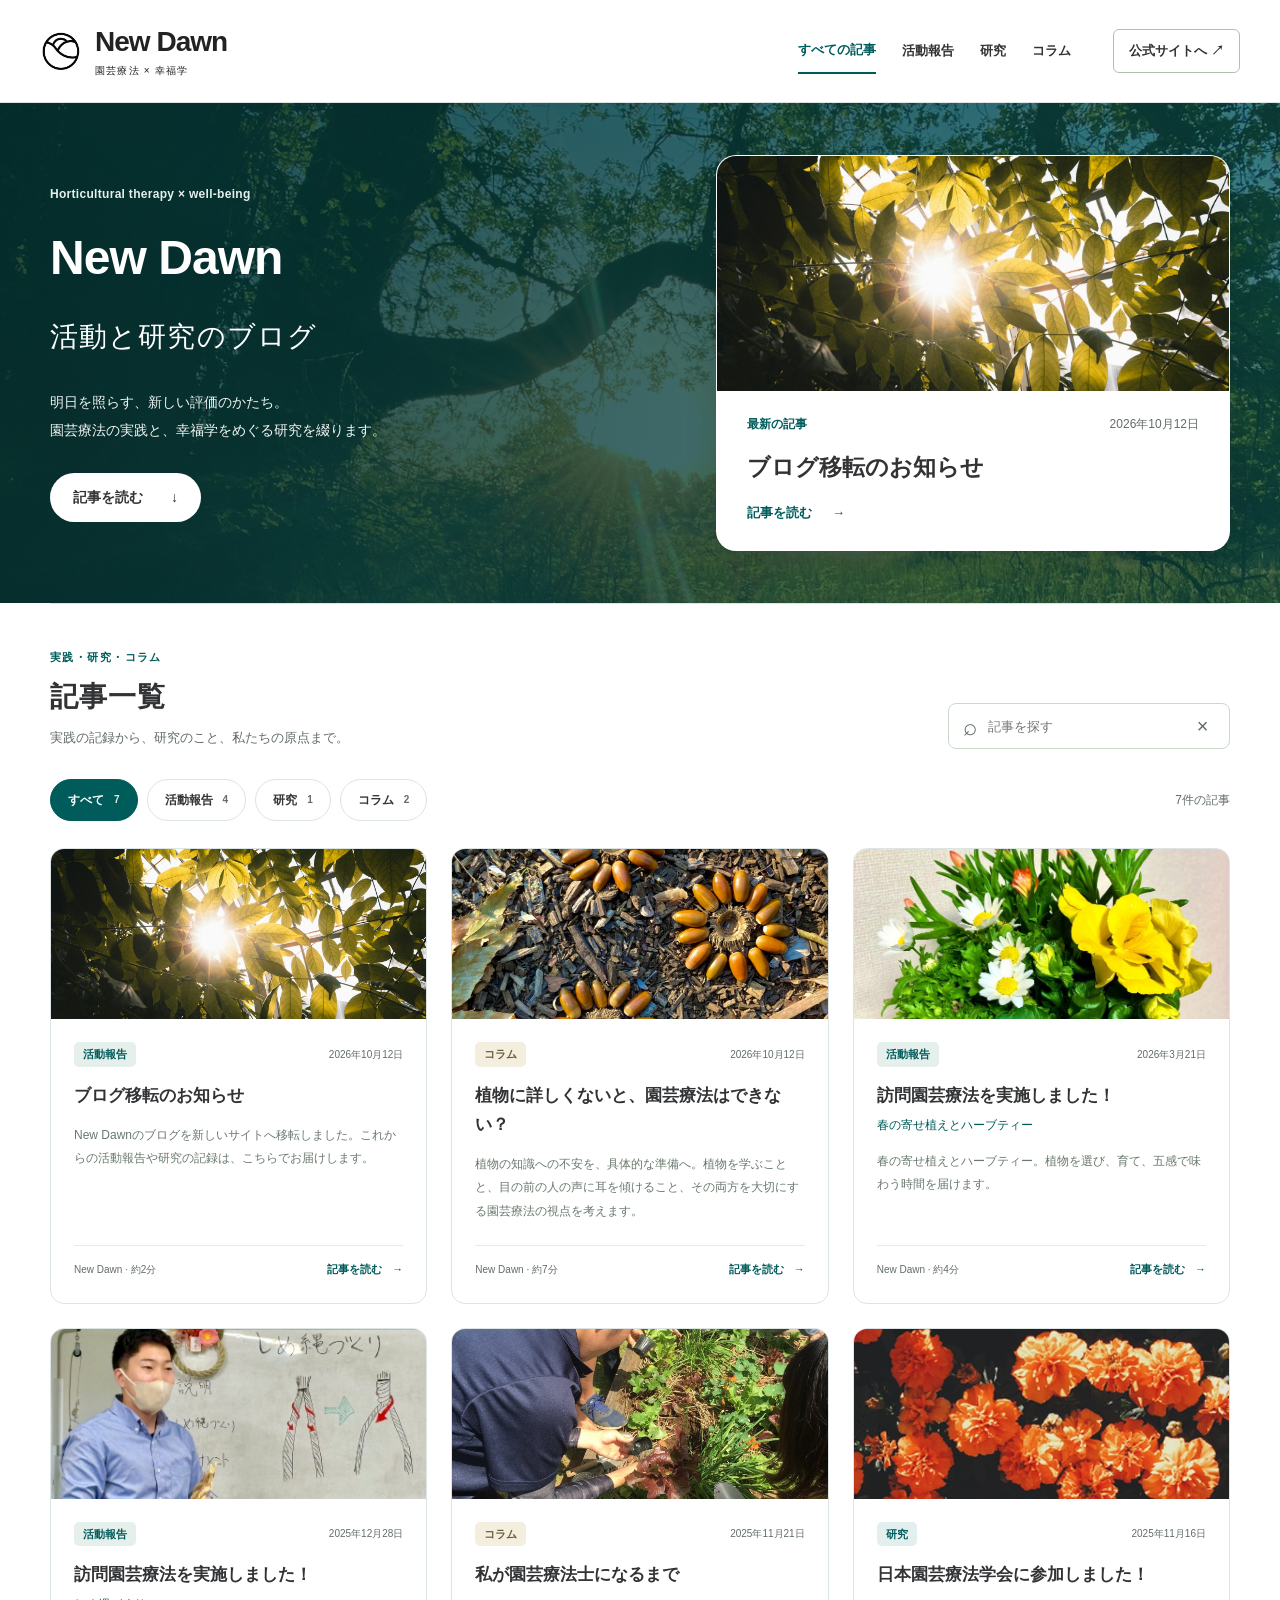
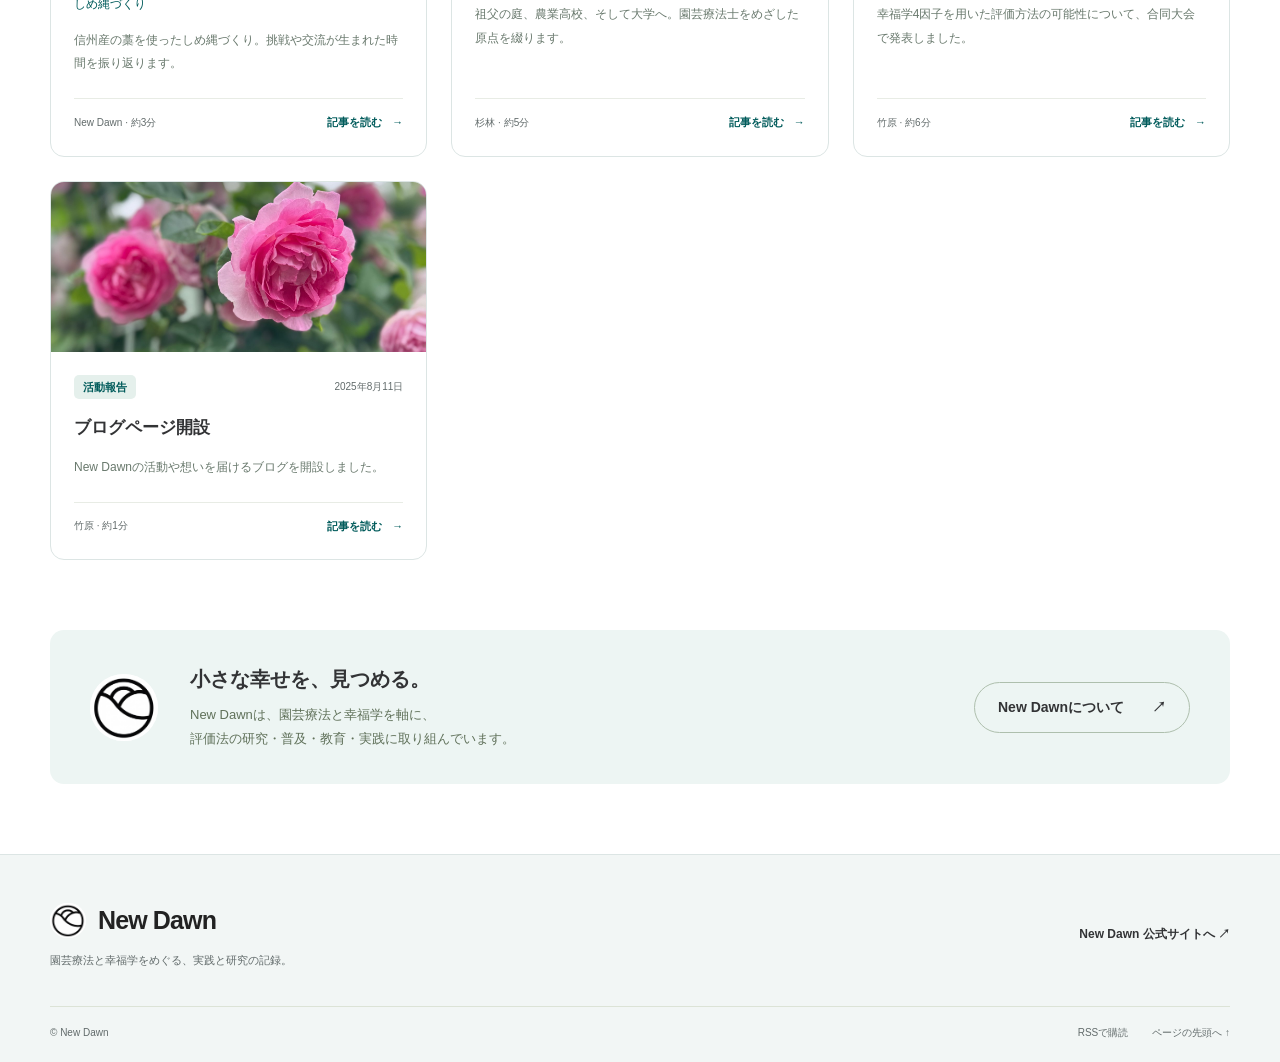
==== commit e0d64f6a: "Publish plant knowledge essay with verified references and two nature photographs" ====
--- a/docs/index.html
+++ b/docs/index.html
@@ -7,5 +7,5 @@
 <a class="brand" href="./" aria-label="New Dawn ブログのトップ"><img src="./assets/brand/logo.png" alt="" width="42" height="42"><span>New Dawn<small>園芸療法 × 幸福学</small></span></a>
 <nav class="main-nav" aria-label="メインナビゲーション"><a href="./" aria-current="page">すべての記事</a><a href="./categories/activity/">活動報告</a><a href="./categories/research/">研究</a><a href="./categories/column/">コラム</a><a class="official" href="https://www.newdawn-horticultural.com/">公式サイトへ <span aria-hidden="true">↗</span></a></nav>
 </div></header>
-<main id="main"><div class="brand-hero"><section class="hero wrap"><div class="hero-copy"><p class="eyebrow">Horticultural therapy × well-being</p><h1>New Dawn<br><span>活動と研究のブログ</span></h1><p class="hero-description">明日を照らす、新しい評価のかたち。<br>園芸療法の実践と、幸福学をめぐる研究を綴ります。</p><a href="#articles" class="button primary">記事を読む <span aria-hidden="true">↓</span></a></div><a href="./posts/blog-moved/" class="featured"><div class="featured-art photo"><img src="./assets/images/blog-moved-2026.jpg" width="600" height="360" alt="緑の葉のあいだから差し込む日の光"></div><div class="featured-copy"><div class="featured-meta"><span>最新の記事</span><time datetime="2026-10-12">2026年10月12日</time></div><h2>ブログ移転のお知らせ</h2><span class="featured-link">記事を読む <span aria-hidden="true">→</span></span></div></a></section></div><section class="article-section wrap" id="articles"><div class="section-heading"><div><p class="eyebrow">実践・研究・コラム</p><h2>記事一覧</h2><p>実践の記録から、研究のこと、私たちの原点まで。</p></div><form class="search-form" role="search"><label for="article-search" class="sr-only">表示中の記事を検索</label><span aria-hidden="true">⌕</span><input id="article-search" type="search" placeholder="記事を探す" autocomplete="off"><button type="reset" aria-label="検索をクリア">×</button></form></div><div class="article-toolbar"><nav class="filters" aria-label="記事のカテゴリ"><a href="./#articles" class="filter selected" aria-current="page">すべて <span>6</span></a><a href="./categories/activity/" class="filter">活動報告 <span>4</span></a><a href="./categories/research/" class="filter">研究 <span>1</span></a><a href="./categories/column/" class="filter">コラム <span>1</span></a></nav><span class="result-count" role="status" aria-live="polite">6件の記事</span></div><div class="card-grid"><article class="post-card " data-search="ブログ移転のお知らせ New Dawnのブログを新しいサイトへ移転しました。これからの活動報告や研究の記録は、こちらでお届けします。  活動報告"><a class="card-visual plant photo" href="./posts/blog-moved/" tabindex="-1" aria-hidden="true"><img src="./assets/images/blog-moved-2026.jpg" alt="" width="600" height="360" loading="lazy"></a><div class="card-body"><div class="card-meta"><a class="pill activity" href="./categories/activity/">活動報告</a><time datetime="2026-10-12">2026年10月12日</time></div><h3><a href="./posts/blog-moved/">ブログ移転のお知らせ</a></h3><p class="card-description">New Dawnのブログを新しいサイトへ移転しました。これからの活動報告や研究の記録は、こちらでお届けします。</p><div class="card-bottom"><span>New Dawn · 約2分</span><a class="read-link" href="./posts/blog-moved/" aria-label="ブログ移転のお知らせを読む">記事を読む <span aria-hidden="true">→</span></a></div></div></article><article class="post-card " data-search="訪問園芸療法を実施しました！ 春の寄せ植えとハーブティー。植物を選び、育て、五感で味わう時間を届けます。 春の寄せ植えとハーブティー 活動報告"><a class="card-visual plant photo" href="./posts/spring-planting-and-herbal-tea/" tabindex="-1" aria-hidden="true"><img src="./assets/images/spring-planting-and-herbal-tea-01.jpg" alt="" width="600" height="360" loading="lazy"></a><div class="card-body"><div class="card-meta"><a class="pill activity" href="./categories/activity/">活動報告</a><time datetime="2026-03-21">2026年3月21日</time></div><h3><a href="./posts/spring-planting-and-herbal-tea/">訪問園芸療法を実施しました！</a></h3><p class="card-subtitle">春の寄せ植えとハーブティー</p><p class="card-description">春の寄せ植えとハーブティー。植物を選び、育て、五感で味わう時間を届けます。</p><div class="card-bottom"><span>New Dawn · 約4分</span><a class="read-link" href="./posts/spring-planting-and-herbal-tea/" aria-label="訪問園芸療法を実施しました！を読む">記事を読む <span aria-hidden="true">→</span></a></div></div></article><article class="post-card " data-search="訪問園芸療法を実施しました！ 信州産の藁を使ったしめ縄づくり。挑戦や交流が生まれた時間を振り返ります。 しめ縄づくり 活動報告"><a class="card-visual plant photo" href="./posts/shimenawa-workshop/" tabindex="-1" aria-hidden="true"><img src="./assets/images/shimenawa-workshop-01.jpg" alt="" width="600" height="360" loading="lazy"></a><div class="card-body"><div class="card-meta"><a class="pill activity" href="./categories/activity/">活動報告</a><time datetime="2025-12-28">2025年12月28日</time></div><h3><a href="./posts/shimenawa-workshop/">訪問園芸療法を実施しました！</a></h3><p class="card-subtitle">しめ縄づくり</p><p class="card-description">信州産の藁を使ったしめ縄づくり。挑戦や交流が生まれた時間を振り返ります。</p><div class="card-bottom"><span>New Dawn · 約3分</span><a class="read-link" href="./posts/shimenawa-workshop/" aria-label="訪問園芸療法を実施しました！を読む">記事を読む <span aria-hidden="true">→</span></a></div></div></article><article class="post-card " data-search="私が園芸療法士になるまで 祖父の庭、農業高校、そして大学へ。園芸療法士をめざした原点を綴ります。  コラム"><a class="card-visual story photo" href="./posts/my-path-to-horticultural-therapy/" tabindex="-1" aria-hidden="true"><img src="./assets/images/my-path-to-horticultural-therapy-01.jpg" alt="" width="600" height="360" loading="lazy"></a><div class="card-body"><div class="card-meta"><a class="pill column" href="./categories/column/">コラム</a><time datetime="2025-11-21">2025年11月21日</time></div><h3><a href="./posts/my-path-to-horticultural-therapy/">私が園芸療法士になるまで</a></h3><p class="card-description">祖父の庭、農業高校、そして大学へ。園芸療法士をめざした原点を綴ります。</p><div class="card-bottom"><span>杉林 · 約5分</span><a class="read-link" href="./posts/my-path-to-horticultural-therapy/" aria-label="私が園芸療法士になるまでを読む">記事を読む <span aria-hidden="true">→</span></a></div></div></article><article class="post-card " data-search="日本園芸療法学会に参加しました！ 幸福学4因子を用いた評価方法の可能性について、合同大会で発表しました。  研究"><a class="card-visual research photo" href="./posts/academic-conference-2025/" tabindex="-1" aria-hidden="true"><img src="./assets/images/academic-conference-2025-01.jpg" alt="" width="600" height="360" loading="lazy"></a><div class="card-body"><div class="card-meta"><a class="pill research" href="./categories/research/">研究</a><time datetime="2025-11-16">2025年11月16日</time></div><h3><a href="./posts/academic-conference-2025/">日本園芸療法学会に参加しました！</a></h3><p class="card-description">幸福学4因子を用いた評価方法の可能性について、合同大会で発表しました。</p><div class="card-bottom"><span>竹原 · 約6分</span><a class="read-link" href="./posts/academic-conference-2025/" aria-label="日本園芸療法学会に参加しました！を読む">記事を読む <span aria-hidden="true">→</span></a></div></div></article><article class="post-card " data-search="ブログページ開設 New Dawnの活動や想いを届けるブログを開設しました。  活動報告"><a class="card-visual plant photo" href="./posts/blog-opening/" tabindex="-1" aria-hidden="true"><img src="./assets/images/blog-opening-01.jpg" alt="" width="600" height="360" loading="lazy"></a><div class="card-body"><div class="card-meta"><a class="pill activity" href="./categories/activity/">活動報告</a><time datetime="2025-08-11">2025年8月11日</time></div><h3><a href="./posts/blog-opening/">ブログページ開設</a></h3><p class="card-description">New Dawnの活動や想いを届けるブログを開設しました。</p><div class="card-bottom"><span>竹原 · 約1分</span><a class="read-link" href="./posts/blog-opening/" aria-label="ブログページ開設を読む">記事を読む <span aria-hidden="true">→</span></a></div></div></article></div><p class="empty-state" hidden>一致する記事がありません。別の言葉で検索してください。</p></section><section class="about-strip wrap"><img class="about-logo" src="./assets/brand/logo.png" alt="" width="68" height="68"><div><h2>小さな幸せを、見つめる。</h2><p>New Dawnは、園芸療法と幸福学を軸に、<br class="desktop-break">評価法の研究・普及・教育・実践に取り組んでいます。</p></div><a href="https://www.newdawn-horticultural.com/" class="button secondary">New Dawnについて <span aria-hidden="true">↗</span></a></section></main>
+<main id="main"><div class="brand-hero"><section class="hero wrap"><div class="hero-copy"><p class="eyebrow">Horticultural therapy × well-being</p><h1>New Dawn<br><span>活動と研究のブログ</span></h1><p class="hero-description">明日を照らす、新しい評価のかたち。<br>園芸療法の実践と、幸福学をめぐる研究を綴ります。</p><a href="#articles" class="button primary">記事を読む <span aria-hidden="true">↓</span></a></div><a href="./posts/blog-moved/" class="featured"><div class="featured-art photo"><img src="./assets/images/blog-moved-2026.jpg" width="600" height="360" alt="緑の葉のあいだから差し込む日の光"></div><div class="featured-copy"><div class="featured-meta"><span>最新の記事</span><time datetime="2026-10-12">2026年10月12日</time></div><h2>ブログ移転のお知らせ</h2><span class="featured-link">記事を読む <span aria-hidden="true">→</span></span></div></a></section></div><section class="article-section wrap" id="articles"><div class="section-heading"><div><p class="eyebrow">実践・研究・コラム</p><h2>記事一覧</h2><p>実践の記録から、研究のこと、私たちの原点まで。</p></div><form class="search-form" role="search"><label for="article-search" class="sr-only">表示中の記事を検索</label><span aria-hidden="true">⌕</span><input id="article-search" type="search" placeholder="記事を探す" autocomplete="off"><button type="reset" aria-label="検索をクリア">×</button></form></div><div class="article-toolbar"><nav class="filters" aria-label="記事のカテゴリ"><a href="./#articles" class="filter selected" aria-current="page">すべて <span>7</span></a><a href="./categories/activity/" class="filter">活動報告 <span>4</span></a><a href="./categories/research/" class="filter">研究 <span>1</span></a><a href="./categories/column/" class="filter">コラム <span>2</span></a></nav><span class="result-count" role="status" aria-live="polite">7件の記事</span></div><div class="card-grid"><article class="post-card " data-search="ブログ移転のお知らせ New Dawnのブログを新しいサイトへ移転しました。これからの活動報告や研究の記録は、こちらでお届けします。  活動報告"><a class="card-visual plant photo" href="./posts/blog-moved/" tabindex="-1" aria-hidden="true"><img src="./assets/images/blog-moved-2026.jpg" alt="" width="600" height="360" loading="lazy"></a><div class="card-body"><div class="card-meta"><a class="pill activity" href="./categories/activity/">活動報告</a><time datetime="2026-10-12">2026年10月12日</time></div><h3><a href="./posts/blog-moved/">ブログ移転のお知らせ</a></h3><p class="card-description">New Dawnのブログを新しいサイトへ移転しました。これからの活動報告や研究の記録は、こちらでお届けします。</p><div class="card-bottom"><span>New Dawn · 約2分</span><a class="read-link" href="./posts/blog-moved/" aria-label="ブログ移転のお知らせを読む">記事を読む <span aria-hidden="true">→</span></a></div></div></article><article class="post-card " data-search="植物に詳しくないと、園芸療法はできない？ 植物の知識への不安を、具体的な準備へ。植物を学ぶことと、目の前の人の声に耳を傾けること、その両方を大切にする園芸療法の視点を考えます。  コラム"><a class="card-visual story photo" href="./posts/plant-knowledge-and-horticultural-therapy/" tabindex="-1" aria-hidden="true"><img src="./assets/images/plant-knowledge-acorns.jpg" alt="" width="600" height="360" loading="lazy"></a><div class="card-body"><div class="card-meta"><a class="pill column" href="./categories/column/">コラム</a><time datetime="2026-10-12">2026年10月12日</time></div><h3><a href="./posts/plant-knowledge-and-horticultural-therapy/">植物に詳しくないと、園芸療法はできない？</a></h3><p class="card-description">植物の知識への不安を、具体的な準備へ。植物を学ぶことと、目の前の人の声に耳を傾けること、その両方を大切にする園芸療法の視点を考えます。</p><div class="card-bottom"><span>New Dawn · 約7分</span><a class="read-link" href="./posts/plant-knowledge-and-horticultural-therapy/" aria-label="植物に詳しくないと、園芸療法はできない？を読む">記事を読む <span aria-hidden="true">→</span></a></div></div></article><article class="post-card " data-search="訪問園芸療法を実施しました！ 春の寄せ植えとハーブティー。植物を選び、育て、五感で味わう時間を届けます。 春の寄せ植えとハーブティー 活動報告"><a class="card-visual plant photo" href="./posts/spring-planting-and-herbal-tea/" tabindex="-1" aria-hidden="true"><img src="./assets/images/spring-planting-and-herbal-tea-01.jpg" alt="" width="600" height="360" loading="lazy"></a><div class="card-body"><div class="card-meta"><a class="pill activity" href="./categories/activity/">活動報告</a><time datetime="2026-03-21">2026年3月21日</time></div><h3><a href="./posts/spring-planting-and-herbal-tea/">訪問園芸療法を実施しました！</a></h3><p class="card-subtitle">春の寄せ植えとハーブティー</p><p class="card-description">春の寄せ植えとハーブティー。植物を選び、育て、五感で味わう時間を届けます。</p><div class="card-bottom"><span>New Dawn · 約4分</span><a class="read-link" href="./posts/spring-planting-and-herbal-tea/" aria-label="訪問園芸療法を実施しました！を読む">記事を読む <span aria-hidden="true">→</span></a></div></div></article><article class="post-card " data-search="訪問園芸療法を実施しました！ 信州産の藁を使ったしめ縄づくり。挑戦や交流が生まれた時間を振り返ります。 しめ縄づくり 活動報告"><a class="card-visual plant photo" href="./posts/shimenawa-workshop/" tabindex="-1" aria-hidden="true"><img src="./assets/images/shimenawa-workshop-01.jpg" alt="" width="600" height="360" loading="lazy"></a><div class="card-body"><div class="card-meta"><a class="pill activity" href="./categories/activity/">活動報告</a><time datetime="2025-12-28">2025年12月28日</time></div><h3><a href="./posts/shimenawa-workshop/">訪問園芸療法を実施しました！</a></h3><p class="card-subtitle">しめ縄づくり</p><p class="card-description">信州産の藁を使ったしめ縄づくり。挑戦や交流が生まれた時間を振り返ります。</p><div class="card-bottom"><span>New Dawn · 約3分</span><a class="read-link" href="./posts/shimenawa-workshop/" aria-label="訪問園芸療法を実施しました！を読む">記事を読む <span aria-hidden="true">→</span></a></div></div></article><article class="post-card " data-search="私が園芸療法士になるまで 祖父の庭、農業高校、そして大学へ。園芸療法士をめざした原点を綴ります。  コラム"><a class="card-visual story photo" href="./posts/my-path-to-horticultural-therapy/" tabindex="-1" aria-hidden="true"><img src="./assets/images/my-path-to-horticultural-therapy-01.jpg" alt="" width="600" height="360" loading="lazy"></a><div class="card-body"><div class="card-meta"><a class="pill column" href="./categories/column/">コラム</a><time datetime="2025-11-21">2025年11月21日</time></div><h3><a href="./posts/my-path-to-horticultural-therapy/">私が園芸療法士になるまで</a></h3><p class="card-description">祖父の庭、農業高校、そして大学へ。園芸療法士をめざした原点を綴ります。</p><div class="card-bottom"><span>杉林 · 約5分</span><a class="read-link" href="./posts/my-path-to-horticultural-therapy/" aria-label="私が園芸療法士になるまでを読む">記事を読む <span aria-hidden="true">→</span></a></div></div></article><article class="post-card " data-search="日本園芸療法学会に参加しました！ 幸福学4因子を用いた評価方法の可能性について、合同大会で発表しました。  研究"><a class="card-visual research photo" href="./posts/academic-conference-2025/" tabindex="-1" aria-hidden="true"><img src="./assets/images/academic-conference-2025-01.jpg" alt="" width="600" height="360" loading="lazy"></a><div class="card-body"><div class="card-meta"><a class="pill research" href="./categories/research/">研究</a><time datetime="2025-11-16">2025年11月16日</time></div><h3><a href="./posts/academic-conference-2025/">日本園芸療法学会に参加しました！</a></h3><p class="card-description">幸福学4因子を用いた評価方法の可能性について、合同大会で発表しました。</p><div class="card-bottom"><span>竹原 · 約6分</span><a class="read-link" href="./posts/academic-conference-2025/" aria-label="日本園芸療法学会に参加しました！を読む">記事を読む <span aria-hidden="true">→</span></a></div></div></article><article class="post-card " data-search="ブログページ開設 New Dawnの活動や想いを届けるブログを開設しました。  活動報告"><a class="card-visual plant photo" href="./posts/blog-opening/" tabindex="-1" aria-hidden="true"><img src="./assets/images/blog-opening-01.jpg" alt="" width="600" height="360" loading="lazy"></a><div class="card-body"><div class="card-meta"><a class="pill activity" href="./categories/activity/">活動報告</a><time datetime="2025-08-11">2025年8月11日</time></div><h3><a href="./posts/blog-opening/">ブログページ開設</a></h3><p class="card-description">New Dawnの活動や想いを届けるブログを開設しました。</p><div class="card-bottom"><span>竹原 · 約1分</span><a class="read-link" href="./posts/blog-opening/" aria-label="ブログページ開設を読む">記事を読む <span aria-hidden="true">→</span></a></div></div></article></div><p class="empty-state" hidden>一致する記事がありません。別の言葉で検索してください。</p></section><section class="about-strip wrap"><img class="about-logo" src="./assets/brand/logo.png" alt="" width="68" height="68"><div><h2>小さな幸せを、見つめる。</h2><p>New Dawnは、園芸療法と幸福学を軸に、<br class="desktop-break">評価法の研究・普及・教育・実践に取り組んでいます。</p></div><a href="https://www.newdawn-horticultural.com/" class="button secondary">New Dawnについて <span aria-hidden="true">↗</span></a></section></main>
 <footer class="site-footer"><div class="footer-inner"><div><a class="footer-brand" href="./"><img src="./assets/brand/logo.png" alt="" width="36" height="36">New Dawn</a><p>園芸療法と幸福学をめぐる、実践と研究の記録。</p></div><a href="https://www.newdawn-horticultural.com/" class="footer-link">New Dawn 公式サイトへ <span aria-hidden="true">↗</span></a></div><div class="footer-bottom"><span>© New Dawn</span><a href="./feed.xml">RSSで購読</a><a href="#">ページの先頭へ ↑</a></div></footer></body></html>
